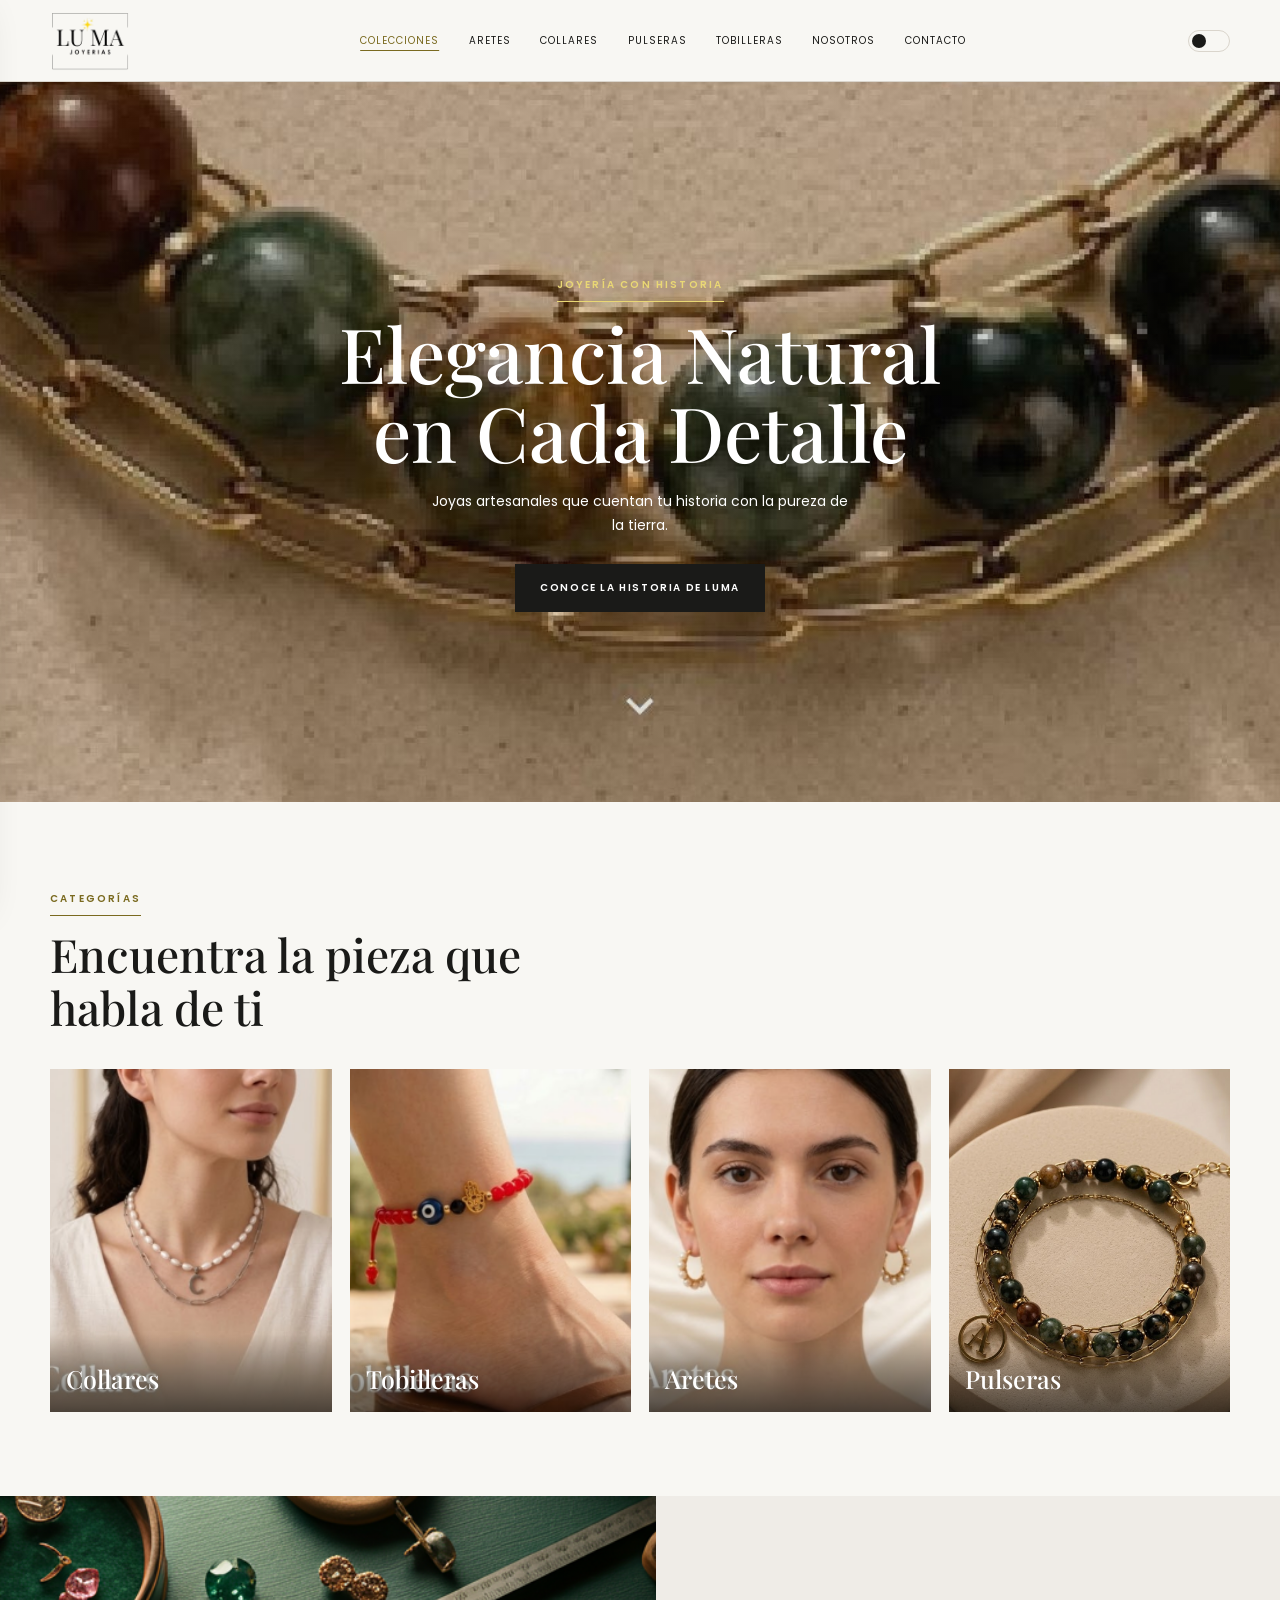
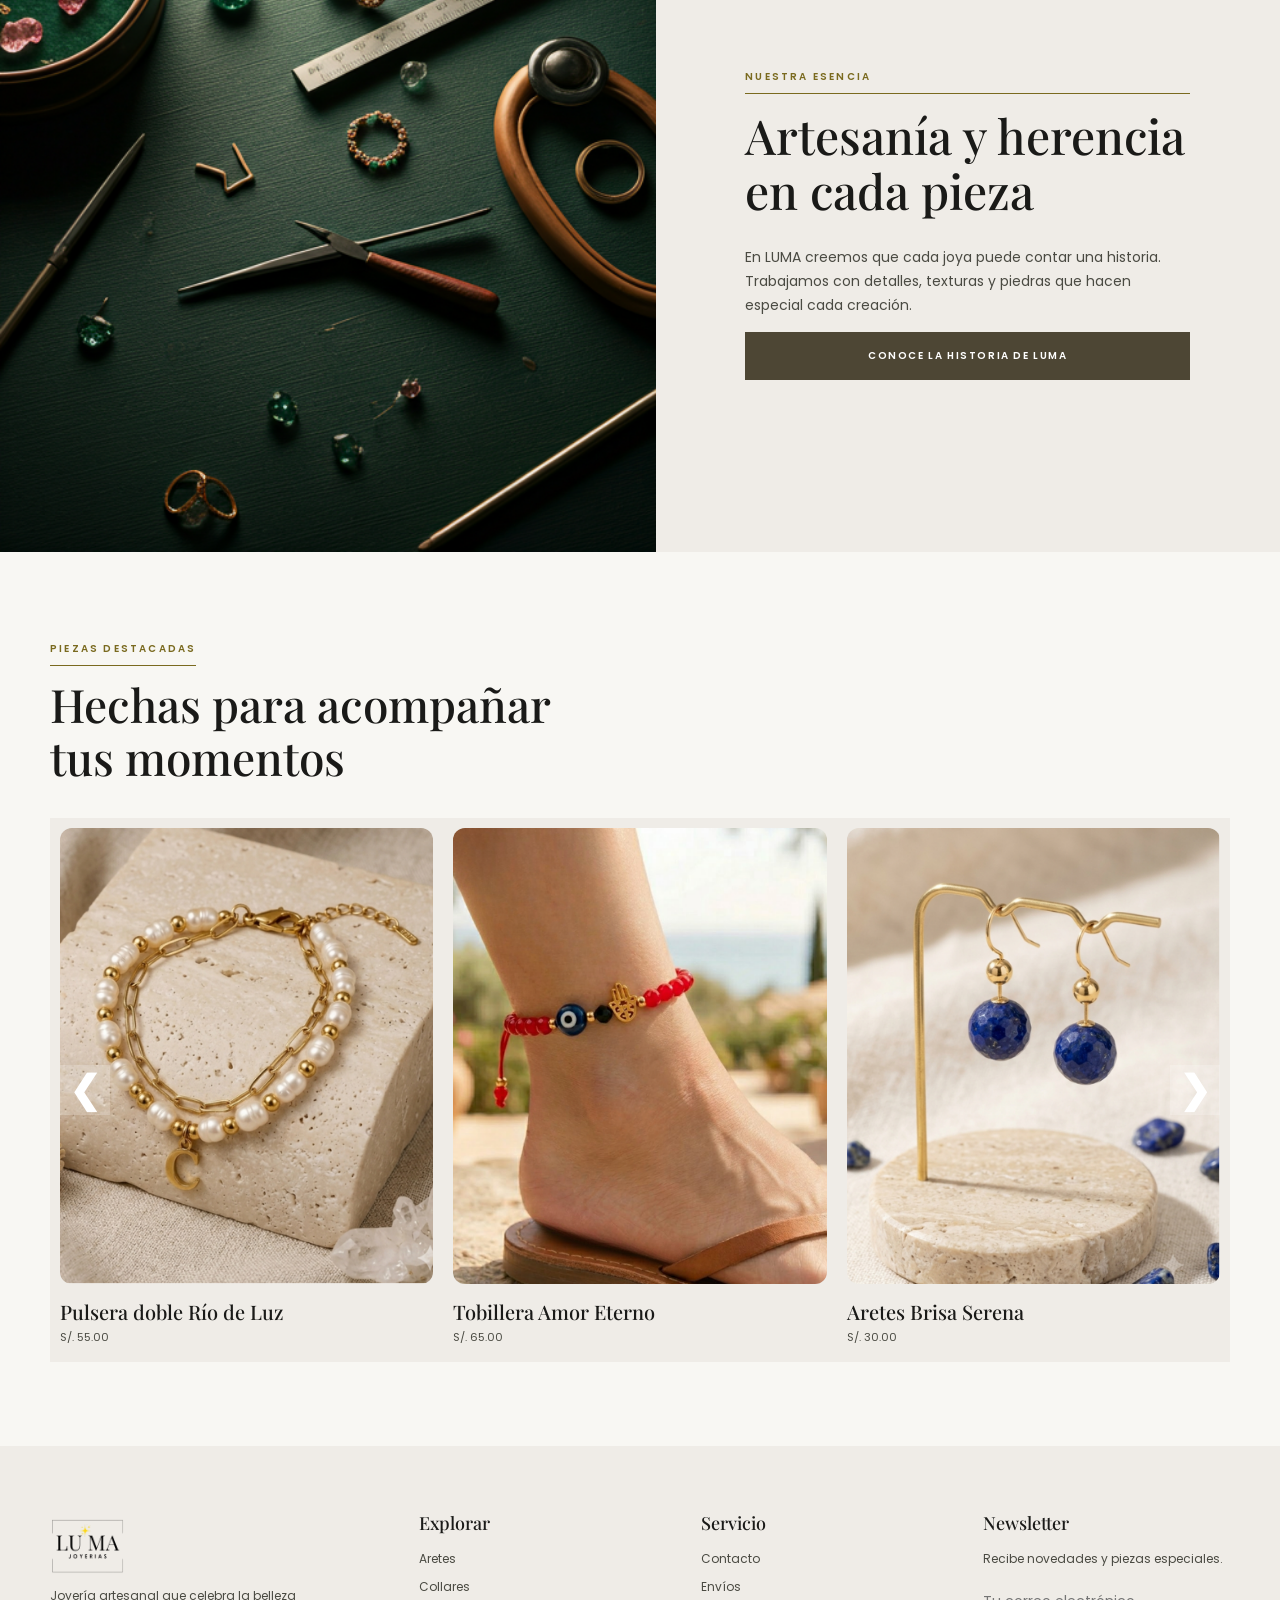
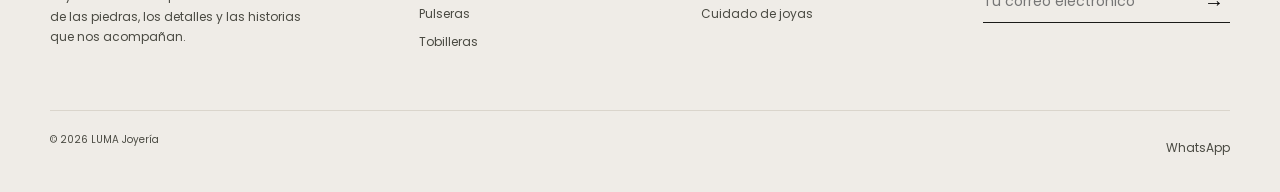
==== index.html @ ff48c4b5 "Actualización del proyecto" ====
<!doctype html>
<html lang="es">

<head>
  <meta charset="UTF-8">
  <meta name="viewport" content="width=device-width, initial-scale=1.0">
  <meta name="description" content="LUMA - Joyería artesanal con historia.">
  <title>LUMA | Joyería artesanal</title>
  <link rel="preconnect" href="https://fonts.googleapis.com">
  <link rel="preconnect" href="https://fonts.gstatic.com" crossorigin>
  <link
    href="https://fonts.googleapis.com/css2?family=Alex+Brush&family=Playfair+Display:wght@400;500;600&family=Poppins:wght@400;500;600&display=swap"
    rel="stylesheet">
  <link rel="stylesheet" href="css/variables.css">
  <link rel="stylesheet" href="css/base.css">
  <link rel="stylesheet" href="css/components.css">
  <link rel="stylesheet" href="css/pages.css">
  <script defer src="js/data/products.js"></script>
  <script defer src="js/app.js"></script>
</head>

<body>


  <header class="site-header">
    <div class="container header-inner">
      <button class="icon-button menu-button" id="open-menu" aria-label="Abrir menú">☰</button><a class="brand"
        href="index.html">LU<span>•</span>MA</a>
      <nav class="nav" aria-label="Principal"><a class="active" href="colecciones.html">Colecciones</a><a
          href="aretes.html">Aretes</a><a href="collares.html">Collares</a><a href="pulseras.html">Pulseras</a><a
          href="tobilleras.html">Tobilleras</a><a href="nosotros.html">Nosotros</a><a href="contacto.html">Contacto</a></nav>

      <div class="header-actions"><button class="theme-toggle" type="button" aria-label="Modo oscuro"><span
      class="theme-toggle-thumb"></span></button>
      
    </div>
  </header>
  <div id="drawer-backdrop" class="drawer-backdrop"></div>
  <aside id="drawer" class="drawer" aria-label="Menú principal">
    <div class="drawer-head"><a class="brand" href="index.html">LU<span>•</span>MA</a><button id="close-menu"
        class="icon-button" aria-label="Cerrar menú">×</button></div>
    <nav><a class="active" href="colecciones.html">Colecciones</a><a href="aretes.html">Aretes</a><a
        href="collares.html">Collares</a><a href="pulseras.html">Pulseras</a><a href="tobilleras.html">Tobilleras</a><a href="nosotros.html">Nosotros</a><a
        href="contacto.html">Contacto</a>
    </nav>
     <div class="drawer-foot">
    <span>Modo oscuro</span>
    <button class="theme-toggle" type="button" aria-label="Modo oscuro"><span class="theme-toggle-thumb"></span></button>
  </div>
  </aside>



  <main>
    <section class="hero">
      <div class="container hero-content"><span class="eyebrow">Joyería con historia</span>
        <h1>Elegancia Natural<br>en Cada Detalle</h1>
        <p>Joyas artesanales que cuentan tu historia con la pureza de la tierra.</p><a class="button"
          href="#collections">Conoce la historia de LUMA</a>
      </div>
    </section>
    <section class="section container home-categories" id="collections">
      <div class="section-heading"><span class="eyebrow">Categorías</span>
        <h2>Encuentra la pieza que habla de ti</h2>
      </div>
      <div class="category-teasers"><a class="category-teaser" href="collares.html"><img
            src="assets/img/category-collares.png" alt="Collares"><span>Collares</span></a><a class="category-teaser"
          href="tobilleras.html"><img src="assets/img/category-tobilleras.png"
            alt="Tobilleras"><span>Tobilleras</span></a><a class="category-teaser" href="aretes.html"><img
            src="assets/img/category-aretes.png" alt="Aretes"><span>Aretes</span></a><a class="category-teaser"
          href="pulseras.html"><img src="assets/img/category-pulseras.png" alt="Pulseras"><span>Pulseras</span></a>
      </div>
    </section>
    <section class="heritage"><img src="assets/img/heritage.png" alt="Proceso artesanal de joyería">
      <div class="heritage-copy"><span class="eyebrow">Nuestra esencia</span>
        <h2>Artesanía y herencia en cada pieza</h2>
        <p>En LUMA creemos que cada joya puede contar una historia. Trabajamos con detalles, texturas y piedras que
          hacen especial cada creación.</p><a class="button" href="nosotros.html">Conoce la historia de LUMA</a>
      </div>
    </section>


    <section class="section container">
      <div class="section-heading">
        <span class="eyebrow">Piezas destacadas</span>
        <h2>Hechas para acompañar tus momentos</h2>
      </div>

      <div class="carousel">

        <button class="carousel-btn prev">&#10094;</button>

        <div class="carousel-container">

          <div class="carousel-track">

            <article class="product-card">
              <a href="producto.html?producto=pulsera-rio-de-luz">
                <img src="assets/img/pulsera-rio-de-luz.png" alt="Pulsera doble Río de Luz">
              </a>
              <div class="product-card-info">
                <h3>Pulsera doble Río de Luz</h3>
                <p>S/. 55.00</p>
              </div>
            </article>

            <article class="product-card">
              <a href="producto.html?producto=tobillera-amor-eterno">
                <img src="assets/img/tobillera-amor-eterno.png" alt="Tobillera Amor Eterno">
              </a>
              <div class="product-card-info">
                <h3>Tobillera Amor Eterno</h3>
                <p>S/. 65.00</p>
              </div>
            </article>

            <article class="product-card">
              <a href="producto.html?producto=aretes-brisa-serena">
                <img src="assets/img/aretes-brisa-serena.png" alt="Aretes Brisa Serena">
              </a>
              <div class="product-card-info">
                <h3>Aretes Brisa Serena</h3>
                <p>S/. 30.00</p>
              </div>
            </article>

            <article class="product-card">
              <a href="producto.html?producto=tobillera-amor-eterno">
                <img src="assets/img/tobillera-amor-eterno.png" alt="Tobillera Amor Eterno">
              </a>
              <div class="product-card-info">
                <h3>Tobillera Amor Eterno</h3>
                <p>S/. 65.00</p>
              </div>
            </article>

            <article class="product-card">
              <a href="producto.html?producto=aretes-brisa-serena">
                <img src="assets/img/aretes-brisa-serena.png" alt="Aretes Brisa Serena">
              </a>
              <div class="product-card-info">
                <h3>Aretes Brisa Serena</h3>
                <p>S/. 30.00</p>
              </div>
            </article>
          </div>
        </div>
        <button class="carousel-btn next">&#10095;</button>
      </div>
    </section>
  </main>


  <footer class="footer">
    <div class="container">
      <div class="footer-grid">
        <div><a class="brand" href="index.html">LU<span>•</span>MA</a>
          <p>Joyería artesanal que celebra la belleza de las piedras, los detalles y las historias que nos acompañan.
          </p>
        </div>
        <div>
          <h3>Explorar</h3><a href="aretes.html">Aretes</a><a href="collares.html">Collares</a><a
            href="pulseras.html">Pulseras</a><a href="tobilleras.html">Tobilleras</a>
        </div>
        <div>
          <h3>Servicio</h3><a href="contacto.html">Contacto</a><a href="contacto.html">Envíos</a><a
            href="contacto.html">Cuidado de joyas</a>
        </div>
        <div>
          <h3>Newsletter</h3>
          <p>Recibe novedades y piezas especiales.</p>
          <form class="newsletter" data-newsletter><input required type="email" aria-label="Correo electrónico"
              placeholder="Tu correo electrónico"><button aria-label="Suscribirme">→</button></form>
          <div class="newsletter-message" data-newsletter-message></div>
        </div>
      </div>
      <div class="footer-bottom"><span>© 2026 LUMA Joyería</span><a href="https://wa.me/51999999999" target="_blank"
          rel="noopener">WhatsApp</a></div>
    </div>
  </footer>
</body>

</html>
---- css/variables.css ----
:root {
  --bg: #f8f7f3; --bg-alt: #efece7; --ink: #1a1a18; --muted: #4a4a42;
  --gold: #7a6a1f; --olive: #4d4634; --line: #dad5cc; --white: #fff;
  --serif: "Playfair Display", Georgia, serif; --sans: Poppins, Arial, sans-serif; --script: "Alex Brush", cursive;
  --page: min(1180px, calc(100% - 48px)); --shadow: 0 12px 35px rgb(26 26 24 / 12%);
}
---- css/base.css ----
* {
    box-sizing: border-box;
}

html {
    scroll-behavior: smooth;
}

body {
    margin: 0;
    color: var(--ink);
    background: var(--bg);
    font: 14px/1.7 var(--sans);
}

body.is-locked {
    overflow: hidden;
}

button,
input {
    font: inherit;
}

button {
    cursor: pointer;
}

a {
    color: inherit;
    text-decoration: none;
}

img {
    display: block;
    width: 100%;
}

.container {
    width: var(--page);
    margin-inline: auto;
}

.eyebrow {
    display: inline-block;
    color: var(--gold);
    font-size: 10px;
    font-weight: 600;
    letter-spacing: .22em;
    text-transform: uppercase;
}

.eyebrow::after {
    content: "";
    display: block;
    width: 100%;
    margin-top: 8px;
    border-bottom: 1px solid currentColor;
}

.button {
    display: inline-flex;
    align-items: center;
    justify-content: center;
    min-height: 48px;
    border: 1px solid var(--olive);
    padding: 0 24px;
    background: var(--olive);
    color: var(--white);
    font-size: 10px;
    font-weight: 600;
    letter-spacing: .16em;
    text-transform: uppercase;
    transition: .2s;
}

.button:hover {
    background: transparent;
    color: var(--olive);
}

.section {
    padding: 84px 0;
}

.section-heading {
    max-width: 520px;
    margin-bottom: 35px;
}

.section-heading h2 {
    margin: 12px 0 0;
    font: 500 clamp(28px, 4vw, 46px)/1.15 var(--serif);
}

.empty {
    padding: 64px 0;
    color: var(--muted);
    text-align: center;
}

@media (max-width: 700px) {
    :root {
        --page: min(100% - 32px, 560px);
    }

    .section {
        padding: 58px 0;
    }
}
---- css/components.css ----
.site-header {
    position: relative;
    z-index: 10;
    height: 82px;
    border-bottom: 1px solid var(--line);
    background: var(--bg);
}

.header-inner {
    display: grid;
    grid-template-columns: 88px minmax(0, 1fr) auto;
    align-items: center;
    column-gap: clamp(22px, 4vw, 72px);
    height: 100%;
}

.brand {
    display: block;
    width: 80px;
    height: 60px;
    overflow: hidden;
    background: url("../assets/img/logo luma-Photoroom.png") center / contain no-repeat;
    font-size: 0;
    text-indent: -9999px;
}

.brand span {
    display: none;
}

.nav {
    display: flex;
    justify-content: center;
    gap: clamp(15px, 2.3vw, 32px);
}

.nav a {
    font-size: 10px;
    letter-spacing: .1em;
    text-transform: uppercase;
}

.nav a.active,
.nav a:hover {
    color: var(--gold);
    text-decoration: underline;
    text-decoration-color: currentColor;
    text-underline-offset: 6px;
}

.header-actions {
    display: flex;
    align-items: center;
    justify-content: flex-end;
    gap: 14px;
}

.theme-toggle {
    display: inline-flex;
    align-items: center;
    width: 42px;
    height: 22px;
    padding: 3px;
    border: 1px solid var(--line);
    border-radius: 999px;
    background: transparent;
    color: var(--ink);
    transition: .2s;
}

.theme-toggle:hover {
    border-color: var(--gold);
    color: var(--gold);
}

.theme-toggle-thumb {
    width: 14px;
    height: 14px;
    border-radius: 50%;
    background: currentColor;
    transition: .2s;
}

.icon-button {
    border: 0;
    padding: 6px;
    background: transparent;
    color: var(--ink);
    font-size: 18px;
    line-height: 1;
}

.icon-button:hover {
    color: var(--gold);
}

.menu-button {
    display: none;
    justify-self: start;
}

.mobile-bag {
    display: none;
    justify-self: end;
}

.drawer-backdrop {
    position: fixed;
    inset: 0;
    z-index: 20;
    background: rgb(0 0 0 / .38);
    opacity: 0;
    visibility: hidden;
    transition: .25s;
}

.drawer-backdrop.open {
    opacity: 1;
    visibility: visible;
}

.drawer {
    position: fixed;
    inset: 0 auto 0 0;
    z-index: 21;
    width: min(320px, 86vw);
    padding: 27px;
    background: var(--bg);
    box-shadow: var(--shadow);
    transform: translateX(-105%);
    transition: .3s ease;
}

.drawer.open {
    transform: translateX(0);
}

.drawer-head {
    display: flex;
    align-items: center;
    justify-content: space-between;
    margin-bottom: 42px;
}

.drawer nav {
    display: grid;
}

.drawer nav a {
    border-bottom: 1px solid var(--line);
    padding: 17px 0;
    font: 500 20px var(--serif);
}

.drawer nav a.active {
    color: var(--gold);
}

.footer {
    background: var(--bg-alt);
    padding: 65px 0 27px;
}

.footer .brand {
    width: 74px;
    height: 56px;
    margin-bottom: 10px;
}

.footer-grid {
    display: grid;
    grid-template-columns: 1.35fr repeat(3, 1fr);
    gap: 35px;
}

.footer p {
    max-width: 260px;
    color: var(--muted);
    font-size: 12px;
}

.footer h3 {
    margin: 0 0 14px;
    font: 500 18px var(--serif);
}

.footer a {
    display: block;
    margin: 7px 0;
    color: var(--muted);
    font-size: 12px;
}

.newsletter {
    display: flex;
    border-bottom: 1px solid var(--ink);
}

.newsletter input {
    min-width: 0;
    width: 100%;
    border: 0;
    background: transparent;
    outline: 0;
    padding: 8px 0;
}

.newsletter button {
    border: 0;
    background: none;
    font-size: 20px;
}

.footer-bottom {
    display: flex;
    justify-content: space-between;
    margin-top: 50px;
    padding-top: 20px;
    border-top: 1px solid var(--line);
    color: var(--muted);
    font-size: 10px;
}

.newsletter-message {
    min-height: 20px;
    margin-top: 8px;
    font-size: 11px;
}

.product-grid {
    display: grid;
    grid-template-columns: repeat(3, 1fr);
    gap: 24px;
}

.product-card {
    position: relative;
    overflow: hidden;
    background: var(--bg-alt);
}

.product-card img {
    aspect-ratio: .82;
    object-fit: cover;
    transition: transform .4s;
}

.product-card:hover img {
    transform: scale(1.04);
}

.product-card-info {
    padding: 14px 0 3px;
}

.product-card h3 {
    margin: 0;
    font: 500 20px var(--serif);
}

.product-card p {
    margin: 3px 0;
    color: var(--muted);
    font-size: 11px;
}

.product-card .view-product {
    position: absolute;
    inset: auto 16px 16px;
    opacity: 0;
    transform: translateY(8px);
    transition: .25s;
}

.product-card:hover .view-product {
    opacity: 1;
    transform: none;
}

.tabs {
    display: flex;
    flex-wrap: wrap;
    gap: 9px;
    margin: 28px 0 35px;
}


.filter-dropdown { position: relative; }
.filter-dropdown-toggle { display: inline-flex; align-items: center; gap: 6px; }
.filter-dropdown-toggle::after { content: "▾"; font-size: 9px; transition: transform .2s; }
.filter-dropdown.open .filter-dropdown-toggle::after { transform: rotate(180deg); }
.filter-dropdown-toggle.has-selection { border-color: var(--gold); color: var(--gold); background: transparent; }
.filter-dropdown-menu { position: absolute; top: calc(100% + 10px); left: 0; z-index: 5; display: grid; gap: 2px; min-width: 220px; padding: 10px; background: rgb(248 247 243 / 70%); backdrop-filter: blur(14px); -webkit-backdrop-filter: blur(14px); border: 1px solid var(--line); box-shadow: var(--shadow); opacity: 0; visibility: hidden; transform: translateY(-6px); transition: .2s; }.filter-dropdown.open .filter-dropdown-menu { opacity: 1; visibility: visible; transform: translateY(0); }
.filter-dropdown-menu button { border: 0; border-left: 2px solid transparent; padding: 13px 16px; background: transparent; text-align: left; font-size: 10px; letter-spacing: .08em; text-transform: uppercase; color: var(--ink); transition: .2s; }
.filter-dropdown-menu button:hover { background: var(--bg-alt); color: var(--gold); }
.filter-dropdown .filter-dropdown-menu button.active { border-left-color: var(--gold); background: var(--bg-alt); color: var(--gold); }




.tabs button {
    border: 1px solid var(--line);
    padding: 9px 17px;
    background: transparent;
    font-size: 10px;
    letter-spacing: .08em;
    text-transform: uppercase;
}

.tabs button.active {
    border-color: var(--ink);
    background: var(--ink);
    color: var(--white);
}

@media (max-width: 700px) {
    .site-header {
        height: 66px;
    }

    .header-inner {
        grid-template-columns: 1fr 70px 1fr;
        column-gap: 0;
    }

    .menu-button,
    .mobile-bag {
        display: block;
    }

    .nav,
    .header-actions {
        display: none;
    }

    .brand {
        width: 66px;
        height: 50px;
        justify-self: center;
    }

    .footer {
        padding-top: 46px;
    }

    .footer-grid {
        grid-template-columns: 1fr;
    }

    .footer-grid> :not(:first-child) {
        display: none;
    }

    .footer-bottom {
        margin-top: 25px;
    }

    .product-grid {
        grid-template-columns: repeat(2, 1fr);
        gap: 14px;
    }

    .product-card h3 {
        font-size: 17px;
    }

    .product-card .view-product {
        opacity: 1;
        transform: none;
        inset: auto 9px 9px;
        padding: 0 10px;
        min-height: 35px;
    }

    .tabs {
        overflow-x: auto;
    }
}

/* La sección "Nosotros" (hero, historia, fundadora, galería y cita)
   se estilizó en css/pages.css, junto a las demás páginas internas
   del sitio (contacto, colecciones, producto), para reutilizar las
   mismas variables de color/tipografía y evitar reglas duplicadas
   o en conflicto con el resto del sitio. */
---- css/pages.css ----
.hero {
    min-height: min(720px, 72vw);
    display: grid;
    place-items: center;
    background: linear-gradient(rgb(25 24 20 / .14), rgb(25 24 20 / .14)), url("../assets/img/home-hero.png") center/cover;
    color: var(--white);
    text-align: center;
}

.hero-content {
    max-width: 610px;
}

.hero h1 {
    margin: 12px 0 19px;
    font: 500 clamp(44px, 6vw, 76px)/1.03 var(--serif);
}

.hero p {
    max-width: 430px;
    margin: 0 auto 26px;
}

.hero .eyebrow {
    color: #e9d774;
}

.hero .button {
    border-color: var(--ink);
    background: var(--ink);
    color: var(--white);
}

.hero .button:hover {
    border-color: var(--white);
    background: transparent;
    color: var(--white);
}

.category-teasers {
    display: grid;
    grid-template-columns: repeat(4, 1fr);
    gap: 18px;
}

.category-teaser {
    position: relative;
    overflow: hidden;
    color: var(--white);
}

.category-teaser img {
    aspect-ratio: .82;
    object-fit: cover;
    transition: .3s;
}

.category-teaser:hover img {
    transform: scale(1.05);
}

.category-teaser span {
    position: absolute;
    inset: auto 0 0;
    padding: 28px 16px 17px;
    width: 100%;
    background: linear-gradient(transparent, rgb(0 0 0 / .6));
    font: 500 25px var(--serif);
}

.heritage {
    display: grid;
    grid-template-columns: 1.05fr 1fr;
    background: var(--bg-alt);
}

.heritage img {
    height: 100%;
    min-height: 440px;
    object-fit: cover;
}

.heritage-copy {
    display: grid;
    align-content: center;
    padding: clamp(45px, 7vw, 110px);
}

.heritage h2 {
    margin: 14px 0;
    font: 500 clamp(31px, 4vw, 48px)/1.15 var(--serif);
}

.heritage p {
    color: var(--muted);
}

.page-hero {
    min-height: 300px;
    display: grid;
    place-items: center;
    position: relative;
    background: linear-gradient(rgb(21 20 16 / .45), rgb(21 20 16 / .45)), var(--hero-image) center/cover;
    color: var(--white);
    text-align: center;
}

.page-hero h1 {
    margin: 8px 0 0;
    font: 500 clamp(37px, 5vw, 62px) var(--serif);
}

.listing-toolbar {
    display: flex;
    align-items: baseline;
    justify-content: space-between;
    border-bottom: 1px solid var(--line);
}

.listing-toolbar p {
    color: var(--muted);
    font-size: 12px;
}

.collections-hero {
    --hero-image: url("../assets/img/home-hero.png");
}

.product-detail {
    display: grid;
    grid-template-columns: 1fr 1fr;
    gap: clamp(35px, 7vw, 105px);
    padding: 70px 0 95px;
}

.detail-image {
    background: var(--bg-alt);
}

.detail-image img {
    width: 100%;
    max-height: 680px;
    object-fit: cover;
}

.back-link {
    display: inline-block;
    margin-bottom: 38px;
    color: var(--muted);
    font-size: 11px;
    letter-spacing: .08em;
    text-transform: uppercase;
}

.product-script {
    margin: 0;
    color: var(--gold);
    font: 52px/1 var(--script);
}

.detail-info h1 {
    margin: 7px 0 4px;
    font: 500 clamp(35px, 4vw, 55px)/1.1 var(--serif);
}

.detail-info .category-name {
    color: var(--gold);
    font-size: 10px;
    font-weight: 600;
    letter-spacing: .16em;
    text-transform: uppercase;
}

.product-price {
    margin: 13px 0;
    color: var(--gold);
    font: 500 20px var(--serif);
}

.detail-info .description {
    margin: 24px 0;
    color: var(--muted);
}

.properties {
    display: grid;
    grid-template-columns: repeat(2, 1fr);
    gap: 20px;
    margin: 35px 0;
}

.property {
    border-top: 1px solid var(--line);
    padding-top: 14px;
}

.property h3 {
    margin: 0 0 7px;
    color: var(--gold);
    font: 500 18px var(--serif);
}

.property p {
    margin: 0;
    color: var(--muted);
    font-size: 12px;
}

.contact-hero {
    --hero-image: url("../assets/img/contact-hero.png");
    min-height: 390px;
}

.contact-grid {
    display: grid;
    grid-template-columns: 1.1fr .9fr;
    gap: 25px;
}

.contact-card {
    padding: clamp(30px, 5vw, 65px);
    background: var(--bg-alt);
}

.contact-card h2 {
    margin: 12px 0;
    font: 500 37px/1.15 var(--serif);
}

.contact-card p {
    color: var(--muted);
}

.socials {
    display: grid;
    grid-template-columns: repeat(2, 1fr);
    gap: 12px;
}

.social {
    border: 1px solid var(--line);
    padding: 21px;
    background: var(--bg);
    font: 500 18px var(--serif);
}

.social:hover {
    color: var(--gold);
    border-color: var(--gold);
}

@media (max-width: 700px) {
    .hero {
        min-height: 600px;
        background-position: 57% center;
    }

    .hero h1 {
        font-size: 48px;
    }

    .category-teasers {
        grid-template-columns: repeat(2, 1fr);
        gap: 12px;
    }

    .category-teaser span {
        font-size: 22px;
    }

    .heritage {
        grid-template-columns: 1fr;
    }

    .heritage img {
        min-height: 330px;
    }

    .page-hero {
        min-height: 250px;
    }

    .listing-toolbar {
        display: block;
    }

    .product-detail {
        grid-template-columns: 1fr;
        padding: 35px 0 65px;
    }

    .back-link {
        margin-bottom: 24px;
    }

    .detail-image {
        order: -1;
    }

    .contact-grid {
        grid-template-columns: 1fr;
    }

    .contact-hero {
        min-height: 280px;
    }

    .socials {
        grid-template-columns: 1fr 1fr;
    }
}



.carousel {
    position: relative;
}

.carousel-container {
    width: 100%;
    overflow: hidden;
}

.carousel-track {
    display: flex;
    transition: transform .5s ease;
}

.product-card {
    flex: 0 0 calc(100% / 3);
    /* Muestra 3 productos */
    padding: 10px;
    box-sizing: border-box;
}

.product-card img {
    width: 100%;
    border-radius: 12px;
    display: block;
}

.carousel-btn {
    position: absolute;
    top: 50%;
    transform: translateY(-50%);
    z-index: 10;

    width: 50px;
    height: 50px;

    border: none;
    background: rgba(255, 255, 255, .2);
    color: white;
    font-size: 38px;
    font-weight: bold;
    cursor: pointer;

    display: flex;
    justify-content: center;
    align-items: center;

    transition: .3s;
}

.carousel-btn:hover {
    background: rgba(255, 255, 255, .35);
}

.prev {
    left: 10px;
}

.next {
    right: 10px;
}

/* ==========================================================
   PÁGINA NOSOTROS
   Estructura de la página:
   1) Hero        -> IMAGEN de fondo + TEXTO (eyebrow + título)
   2) Intro        -> Solo TEXTO (historia de la marca)
   3) Fundadora    -> IMAGEN (foto) + TEXTO (bio) en dos columnas
   4) Galería      -> Solo IMÁGENES (3 fotos del taller/proceso)
   5) Cita         -> Solo TEXTO (frase destacada de la fundadora)
========================================================== */

/* 1) Hero: usa el mismo componente .page-hero de las demás páginas
   internas (mismo alto, misma superposición oscura sobre la imagen);
   solo se define aquí la imagen de fondo propia de esta sección.
   TODO: reemplazar por una foto real del taller/marca cuando esté disponible. */
.about-hero {
    --hero-image: url("../assets/img/home-hero.png");
}

/* 2) Intro / historia: bloque de texto centrado, ancho de lectura cómodo */
.about-intro {
    max-width: 720px;
    margin-inline: auto;
    text-align: center;
}

.about-intro .section-heading {
    margin-inline: auto;
}

.about-intro p {
    margin: 0 0 18px;
    color: var(--muted);
    text-align: left;
}

/* 2.5) Cifras: 3 números destacados en fila (1 columna en móvil) */
.stats {
    display: grid;
    grid-template-columns: repeat(3, 1fr);
    gap: 20px;
    text-align: center;
}

.stat {
    display: grid;
    gap: 6px;
    padding: 30px 20px;
    background: var(--bg-alt);
}

.stat-number {
    font: 500 clamp(34px, 4vw, 46px)/1 var(--serif);
    color: var(--gold);
}

.stat-label {
    color: var(--muted);
    font-size: 13px;
    letter-spacing: .04em;
    text-transform: uppercase;
}

/* 3) Fundadora: reutiliza el componente compartido .heritage
   (misma estructura visual que en Inicio y Colecciones: IMAGEN a la
   izquierda, TEXTO a la derecha) sin sobreescribir sus estilos base.
   La única particularidad de Nosotros es que la imagen es un
   carrusel de 2 fotos que se alternan solas (crossfade en CSS). */
.heritage-slideshow {
    position: relative;
    height: 100%;
    min-height: 440px;
    overflow: hidden;
}

.heritage-slideshow img {
    position: absolute;
    inset: 0;
    width: 100%;
    height: 100%;
    object-fit: cover;
    opacity: 0;
    animation: heritage-fade 10s infinite;
}

.heritage-slideshow img:first-child {
    animation-delay: 0s;
}

.heritage-slideshow img:last-child {
    animation-delay: -5s;
}

@keyframes heritage-fade {
    0%, 42% { opacity: 1; }
    50%, 92% { opacity: 0; }
    100% { opacity: 1; }
}

@media (prefers-reduced-motion: reduce) {
    .heritage-slideshow img {
        animation: none;
    }

    .heritage-slideshow img:first-child {
        opacity: 1;
    }
}

/* 4) Galería de imágenes: 3 fotos, la primera ocupa el doble de alto */
.about-gallery {
    display: grid;
    grid-template-columns: 2fr 1fr;
    grid-template-rows: repeat(2, 220px);
    gap: 18px;
}

.about-gallery img {
    width: 100%;
    height: 100%;
    object-fit: cover;
    transition: .3s;
}

.about-gallery img:first-child {
    grid-row: 1 / 3;
}

.about-gallery img:hover {
    transform: scale(1.02);
}

/* 5) Cita de la fundadora: texto destacado y centrado */
.founder-quote {
    max-width: 720px;
    margin-inline: auto;
    text-align: center;
}

.founder-quote p {
    margin: 0;
    color: var(--ink);
    font: 500 clamp(22px, 3vw, 32px)/1.5 var(--serif);
    font-style: italic;
}

.founder-quote cite {
    display: block;
    margin-top: 20px;
    color: var(--gold);
    font-size: 11px;
    font-style: normal;
    font-weight: 600;
    letter-spacing: .1em;
    text-transform: uppercase;
}

/* Proceso de creación: pasos numerados en fila (1 columna en móvil) */
.process {
    display: grid;
    grid-template-columns: repeat(4, 1fr);
    gap: 30px;
    list-style: none;
    padding: 0;
    margin: 0;
}

.process-step {
    padding-top: 22px;
    border-top: 2px solid var(--gold);
}

.process-number {
    display: block;
    margin-bottom: 10px;
    color: var(--gold);
    font: 500 22px/1 var(--serif);
}

.process-step h3 {
    margin: 0 0 8px;
    font: 500 19px/1.25 var(--serif);
}

.process-step p {
    margin: 0;
    color: var(--muted);
    font-size: 14px;
}

/* Valores: tarjetas con ícono, título y texto (1 columna en móvil) */
.values {
    display: grid;
    grid-template-columns: repeat(4, 1fr);
    gap: 30px;
    text-align: center;
}

.value-icon {
    width: 34px;
    height: 34px;
    margin: 0 auto 16px;
    color: var(--gold);
}

.value-card h3 {
    margin: 0 0 8px;
    font: 500 18px/1.25 var(--serif);
}

.value-card p {
    margin: 0;
    color: var(--muted);
    font-size: 14px;
}

/* Testimonios: tarjetas de cita (1 columna en móvil) */
.testimonials {
    display: grid;
    grid-template-columns: repeat(3, 1fr);
    gap: 24px;
}

.testimonial {
    margin: 0;
    padding: 30px 26px;
    background: var(--bg-alt);
}

.testimonial p {
    margin: 0 0 16px;
    color: var(--ink);
    font: 400 15px/1.6 var(--sans);
    font-style: italic;
}

.testimonial cite {
    color: var(--gold);
    font-size: 12px;
    font-style: normal;
    font-weight: 600;
    letter-spacing: .04em;
}

/* CTA final: banda con fondo, centrada, botón hacia colecciones */
.about-cta {
    background: var(--bg-alt);
    text-align: center;
}

.about-cta h2 {
    margin: 10px 0 26px;
    font: 500 clamp(28px, 3.6vw, 40px)/1.2 var(--serif);
}

/* Reconocimientos / premios: 2 tarjetas con foto + copy */
.awards {
    display: grid;
    grid-template-columns: repeat(2, 1fr);
    gap: 30px;
}

.award-card {
    background: var(--bg-alt);
    border-top: 2px solid var(--gold);
}

.award-card img {
    height: 260px;
    object-fit: cover;
    object-position: top;
}

.award-copy {
    padding: 26px 28px 30px;
}

.award-copy .eyebrow {
    margin-bottom: 4px;
}

.award-copy h3 {
    margin: 6px 0 12px;
    font: 500 clamp(20px, 2.4vw, 26px)/1.2 var(--serif);
}

.award-copy p {
    margin: 0;
    color: var(--muted);
}

@media (max-width: 700px) {
    .about-gallery {
        grid-template-columns: 1fr;
        grid-template-rows: auto;
    }

    .about-gallery img:first-child {
        grid-row: auto;
    }

    .about-gallery img {
        height: 220px;
    }

    .awards {
        grid-template-columns: 1fr;
        gap: 20px;
    }

    .award-card img {
        height: 220px;
    }

    .stats {
        grid-template-columns: 1fr;
    }

    .process,
    .values {
        grid-template-columns: 1fr 1fr;
    }

    .testimonials {
        grid-template-columns: 1fr;
    }
}

@media (max-width: 480px) {
    .process,
    .values {
        grid-template-columns: 1fr;
    }
}
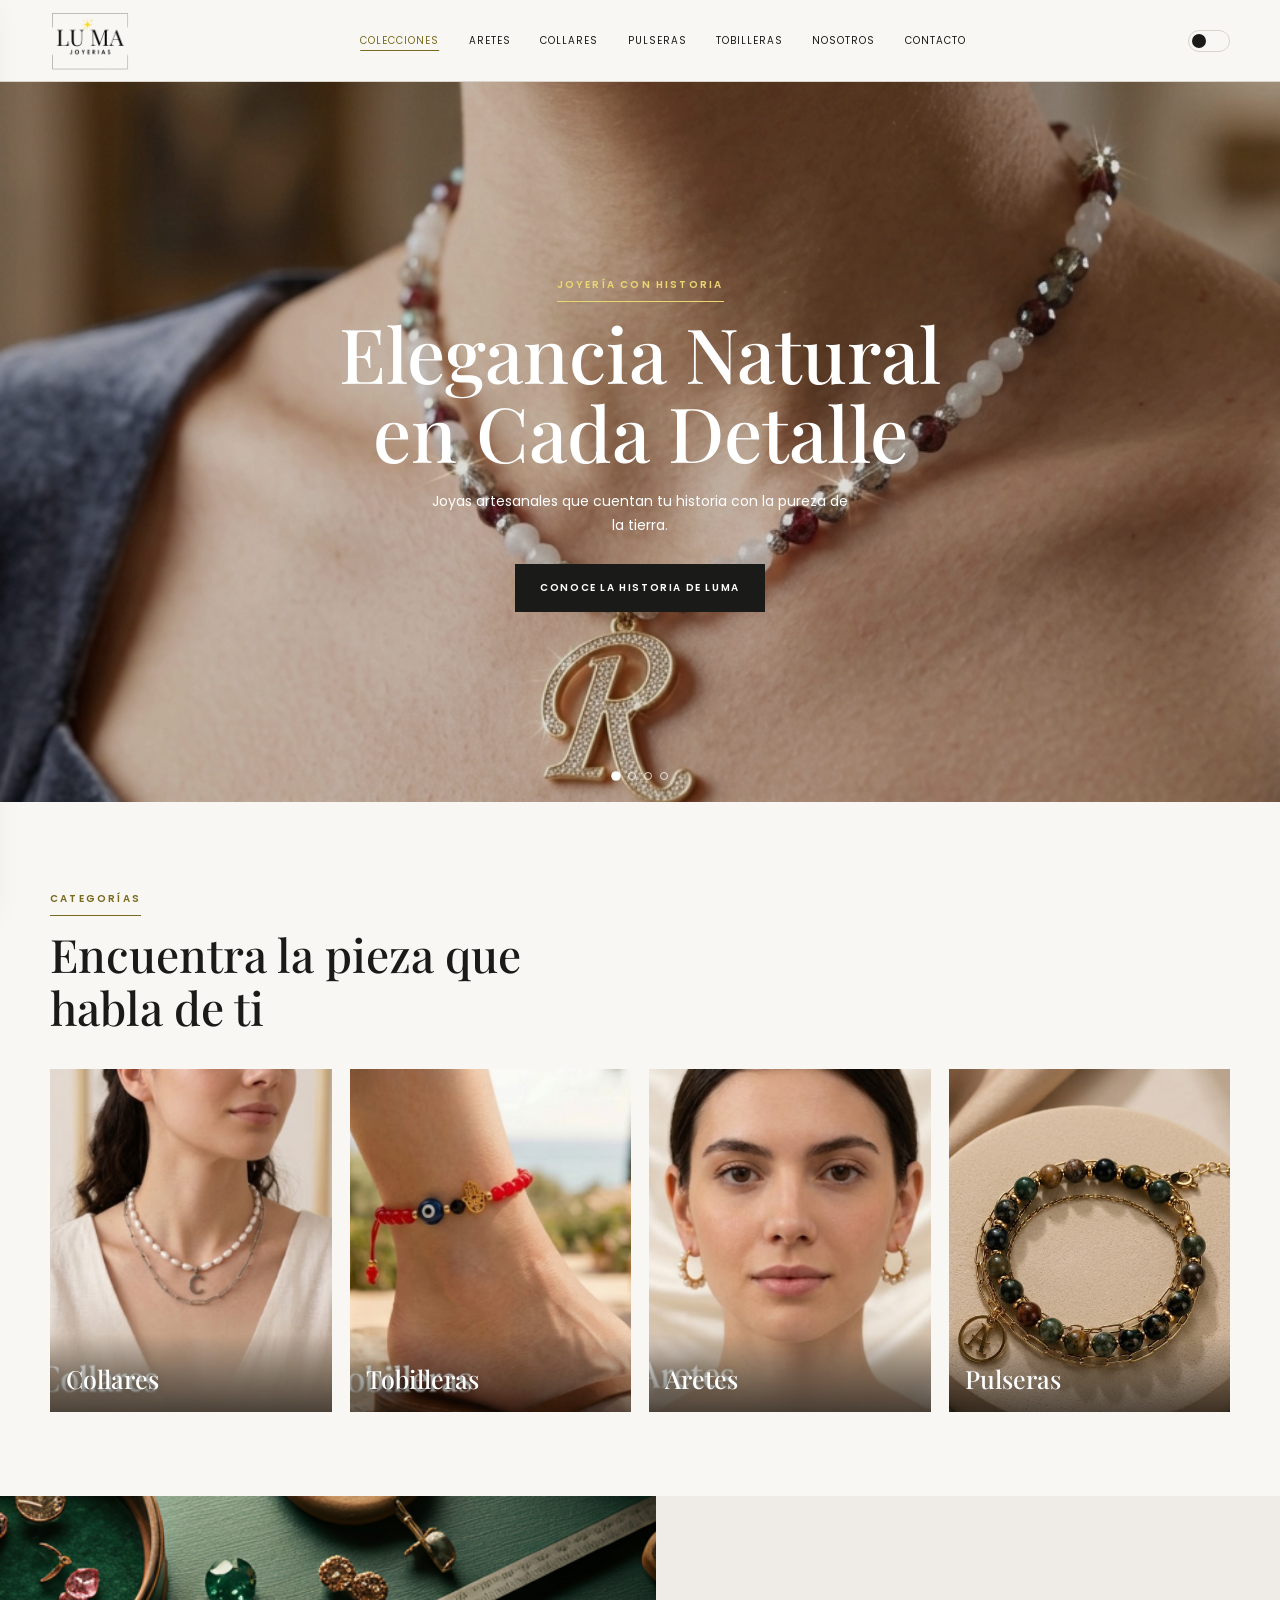
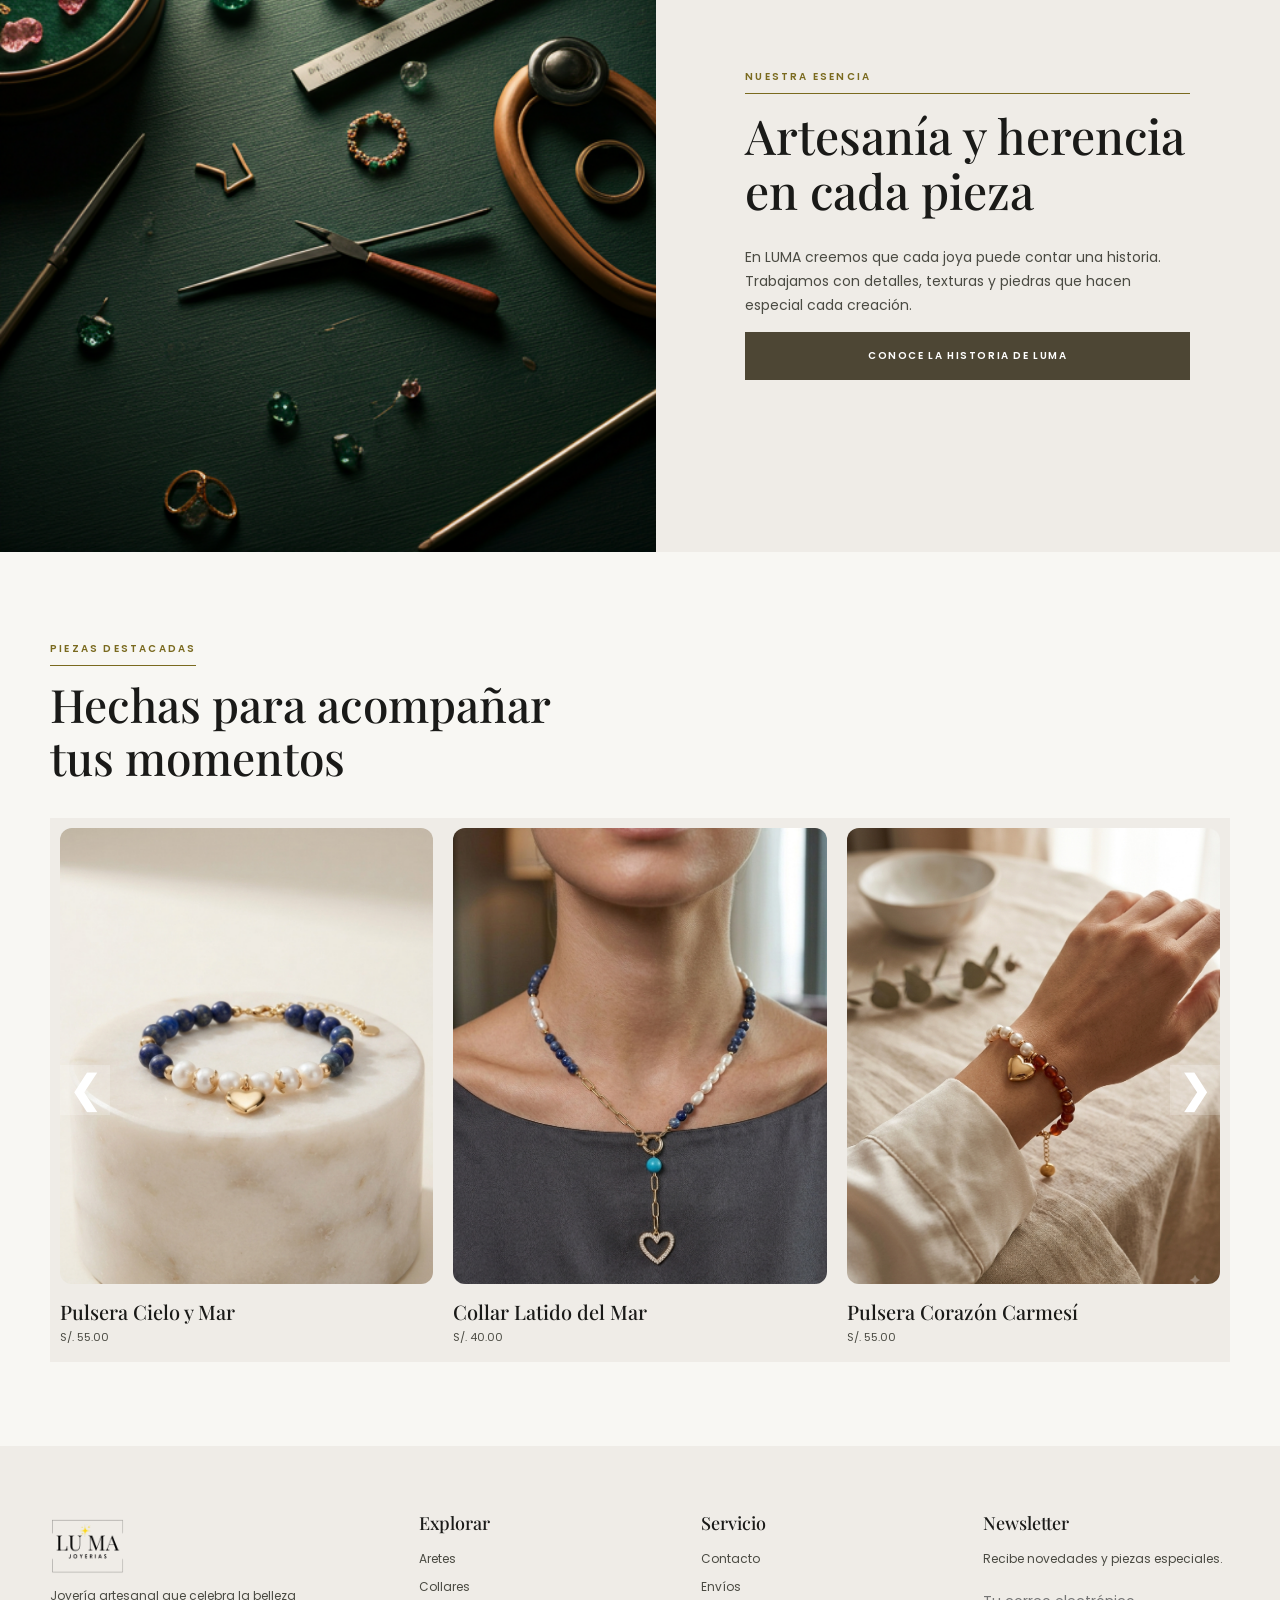
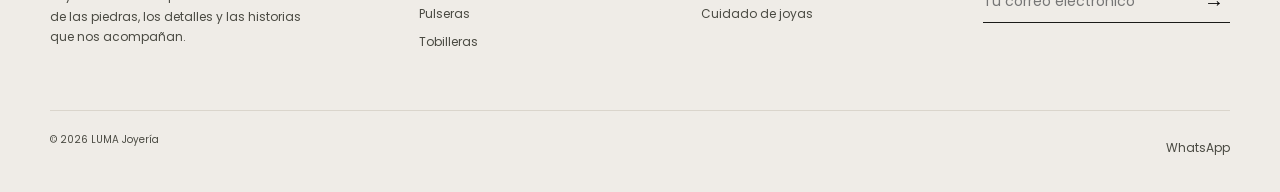
==== commit 2cf841ad: "ultima actualizacion" ====
--- a/index.html
+++ b/index.html
@@ -28,36 +28,46 @@
         href="index.html">LU<span>•</span>MA</a>
       <nav class="nav" aria-label="Principal"><a class="active" href="colecciones.html">Colecciones</a><a
           href="aretes.html">Aretes</a><a href="collares.html">Collares</a><a href="pulseras.html">Pulseras</a><a
-          href="tobilleras.html">Tobilleras</a><a href="nosotros.html">Nosotros</a><a href="contacto.html">Contacto</a></nav>
+          href="tobilleras.html">Tobilleras</a><a href="nosotros.html">Nosotros</a><a href="contacto.html">Contacto</a>
+      </nav>
 
       <div class="header-actions"><button class="theme-toggle" type="button" aria-label="Modo oscuro"><span
-      class="theme-toggle-thumb"></span></button>
-      
-    </div>
+            class="theme-toggle-thumb"></span></button>
+
+      </div>
   </header>
   <div id="drawer-backdrop" class="drawer-backdrop"></div>
   <aside id="drawer" class="drawer" aria-label="Menú principal">
     <div class="drawer-head"><a class="brand" href="index.html">LU<span>•</span>MA</a><button id="close-menu"
         class="icon-button" aria-label="Cerrar menú">×</button></div>
     <nav><a class="active" href="colecciones.html">Colecciones</a><a href="aretes.html">Aretes</a><a
-        href="collares.html">Collares</a><a href="pulseras.html">Pulseras</a><a href="tobilleras.html">Tobilleras</a><a href="nosotros.html">Nosotros</a><a
-        href="contacto.html">Contacto</a>
+        href="collares.html">Collares</a><a href="pulseras.html">Pulseras</a><a href="tobilleras.html">Tobilleras</a><a
+        href="nosotros.html">Nosotros</a><a href="contacto.html">Contacto</a>
     </nav>
-     <div class="drawer-foot">
-    <span>Modo oscuro</span>
-    <button class="theme-toggle" type="button" aria-label="Modo oscuro"><span class="theme-toggle-thumb"></span></button>
-  </div>
+    <div class="drawer-foot">
+      <span>Modo oscuro</span>
+      <button class="theme-toggle" type="button" aria-label="Modo oscuro"><span
+          class="theme-toggle-thumb"></span></button>
+    </div>
   </aside>
 
 
 
   <main>
-    <section class="hero">
+    <section class="hero" data-hero-carousel>
+      <div class="hero-slides">
+        <div class="hero-slide is-active" style="background-image: url('assets/img/imagenes-presentacion/brisa-terracota-2.png')"></div>
+        <div class="hero-slide is-active" style="background-image: url('assets/img/imagenes-presentacion/cruz-carmesi-dorada-1.png')"></div>
+        <div class="hero-slide is-active" style="background-image: url('assets/img/imagenes-presentacion/armonia-madera-2.png')"></div>
+        <div class="hero-slide is-active" style="background-image: url('assets/img/imagenes-presentacion/susurro-de-renata-3.png')"></div>
+
+      </div>
       <div class="container hero-content"><span class="eyebrow">Joyería con historia</span>
         <h1>Elegancia Natural<br>en Cada Detalle</h1>
         <p>Joyas artesanales que cuentan tu historia con la pureza de la tierra.</p><a class="button"
           href="#collections">Conoce la historia de LUMA</a>
       </div>
+      <div class="hero-dots" data-hero-dots></div>
     </section>
     <section class="section container home-categories" id="collections">
       <div class="section-heading"><span class="eyebrow">Categorías</span>
@@ -95,51 +105,53 @@
           <div class="carousel-track">
 
             <article class="product-card">
-              <a href="producto.html?producto=pulsera-rio-de-luz">
-                <img src="assets/img/pulsera-rio-de-luz.png" alt="Pulsera doble Río de Luz">
+              <a href="producto.html?producto=pulsera-cielo-y-mar">
+                <img src="assets/img/pulsera-elegance/cielo-y-mar-1.png" alt="Cielo y Mar">
               </a>
               <div class="product-card-info">
-                <h3>Pulsera doble Río de Luz</h3>
+                <h3>Pulsera Cielo y Mar</h3>
                 <p>S/. 55.00</p>
               </div>
             </article>
 
             <article class="product-card">
-              <a href="producto.html?producto=tobillera-amor-eterno">
-                <img src="assets/img/tobillera-amor-eterno.png" alt="Tobillera Amor Eterno">
+              <a href="producto.html?producto=collar-latido-del-mar">
+                <img src="assets/img/latido-de-mar-2.png" alt="Collar Latido del Mar">
               </a>
               <div class="product-card-info">
-                <h3>Tobillera Amor Eterno</h3>
-                <p>S/. 65.00</p>
+                <h3>Collar Latido del Mar</h3>
+                <p>S/. 40.00</p>
               </div>
             </article>
 
             <article class="product-card">
-              <a href="producto.html?producto=aretes-brisa-serena">
-                <img src="assets/img/aretes-brisa-serena.png" alt="Aretes Brisa Serena">
+              <a href="producto.html?producto=pulsera-corazon-carmesi">
+                <img src="assets/img/pulsera-elegance/corazon-carmesi-2.png" alt="Pulsera Corazón Carmesí">
               </a>
               <div class="product-card-info">
-                <h3>Aretes Brisa Serena</h3>
-                <p>S/. 30.00</p>
+                <h3>Pulsera Corazón Carmesí</h3>
+                <p>S/. 55.00</p>
+              </div>
+            </article>
+
+
+
+            <article class="product-card">
+              <a href="producto.html?producto=collar-sueno-estelar">
+                <img src="assets/img/sueno-estelar-3.png" alt="Collar Sueño Estelar">
+              </a>
+              <div class="product-card-info">
+                <h3>Collar Sueño Estelar</h3>
+                <p>S/. 75.00</p>
               </div>
             </article>
 
             <article class="product-card">
-              <a href="producto.html?producto=tobillera-amor-eterno">
-                <img src="assets/img/tobillera-amor-eterno.png" alt="Tobillera Amor Eterno">
+              <a href="producto.html?producto=pulsera-inicial-turquesa-brisa">
+                <img src="assets/img/pulsera-juvenil/inicial-turquesa-brisa-2.png" alt="Pulsera Inicial Turquesa Brisa">
               </a>
               <div class="product-card-info">
-                <h3>Tobillera Amor Eterno</h3>
-                <p>S/. 65.00</p>
-              </div>
-            </article>
-
-            <article class="product-card">
-              <a href="producto.html?producto=aretes-brisa-serena">
-                <img src="assets/img/aretes-brisa-serena.png" alt="Aretes Brisa Serena">
-              </a>
-              <div class="product-card-info">
-                <h3>Aretes Brisa Serena</h3>
+                <h3>Pulsera Inicial Turquesa Brisa</h3>
                 <p>S/. 30.00</p>
               </div>
             </article>
--- a/css/components.css
+++ b/css/components.css
@@ -5,7 +5,7 @@
     border-bottom: 1px solid var(--line);
     background: var(--bg);
 }
-
+ 
 .header-inner {
     display: grid;
     grid-template-columns: 88px minmax(0, 1fr) auto;
@@ -13,7 +13,7 @@
     column-gap: clamp(22px, 4vw, 72px);
     height: 100%;
 }
-
+ 
 .brand {
     display: block;
     width: 80px;
@@ -23,23 +23,23 @@
     font-size: 0;
     text-indent: -9999px;
 }
-
+ 
 .brand span {
     display: none;
 }
-
+ 
 .nav {
     display: flex;
     justify-content: center;
     gap: clamp(15px, 2.3vw, 32px);
 }
-
+ 
 .nav a {
     font-size: 10px;
     letter-spacing: .1em;
     text-transform: uppercase;
 }
-
+ 
 .nav a.active,
 .nav a:hover {
     color: var(--gold);
@@ -47,14 +47,14 @@
     text-decoration-color: currentColor;
     text-underline-offset: 6px;
 }
-
+ 
 .header-actions {
     display: flex;
     align-items: center;
     justify-content: flex-end;
     gap: 14px;
 }
-
+ 
 .theme-toggle {
     display: inline-flex;
     align-items: center;
@@ -67,12 +67,12 @@
     color: var(--ink);
     transition: .2s;
 }
-
+ 
 .theme-toggle:hover {
     border-color: var(--gold);
     color: var(--gold);
 }
-
+ 
 .theme-toggle-thumb {
     width: 14px;
     height: 14px;
@@ -80,7 +80,7 @@
     background: currentColor;
     transition: .2s;
 }
-
+ 
 .icon-button {
     border: 0;
     padding: 6px;
@@ -89,21 +89,21 @@
     font-size: 18px;
     line-height: 1;
 }
-
+ 
 .icon-button:hover {
     color: var(--gold);
 }
-
+ 
 .menu-button {
     display: none;
     justify-self: start;
 }
-
+ 
 .mobile-bag {
     display: none;
     justify-self: end;
 }
-
+ 
 .drawer-backdrop {
     position: fixed;
     inset: 0;
@@ -113,12 +113,12 @@
     visibility: hidden;
     transition: .25s;
 }
-
+ 
 .drawer-backdrop.open {
     opacity: 1;
     visibility: visible;
 }
-
+ 
 .drawer {
     position: fixed;
     inset: 0 auto 0 0;
@@ -130,72 +130,72 @@
     transform: translateX(-105%);
     transition: .3s ease;
 }
-
+ 
 .drawer.open {
     transform: translateX(0);
 }
-
+ 
 .drawer-head {
     display: flex;
     align-items: center;
     justify-content: space-between;
     margin-bottom: 42px;
 }
-
+ 
 .drawer nav {
     display: grid;
 }
-
+ 
 .drawer nav a {
     border-bottom: 1px solid var(--line);
     padding: 17px 0;
     font: 500 20px var(--serif);
 }
-
+ 
 .drawer nav a.active {
     color: var(--gold);
 }
-
+ 
 .footer {
     background: var(--bg-alt);
     padding: 65px 0 27px;
 }
-
+ 
 .footer .brand {
     width: 74px;
     height: 56px;
     margin-bottom: 10px;
 }
-
+ 
 .footer-grid {
     display: grid;
     grid-template-columns: 1.35fr repeat(3, 1fr);
     gap: 35px;
 }
-
+ 
 .footer p {
     max-width: 260px;
     color: var(--muted);
     font-size: 12px;
 }
-
+ 
 .footer h3 {
     margin: 0 0 14px;
     font: 500 18px var(--serif);
 }
-
+ 
 .footer a {
     display: block;
     margin: 7px 0;
     color: var(--muted);
     font-size: 12px;
 }
-
+ 
 .newsletter {
     display: flex;
     border-bottom: 1px solid var(--ink);
 }
-
+ 
 .newsletter input {
     min-width: 0;
     width: 100%;
@@ -204,13 +204,13 @@
     outline: 0;
     padding: 8px 0;
 }
-
+ 
 .newsletter button {
     border: 0;
     background: none;
     font-size: 20px;
 }
-
+ 
 .footer-bottom {
     display: flex;
     justify-content: space-between;
@@ -220,50 +220,112 @@
     color: var(--muted);
     font-size: 10px;
 }
-
+ 
 .newsletter-message {
     min-height: 20px;
     margin-top: 8px;
     font-size: 11px;
 }
-
+ 
 .product-grid {
     display: grid;
     grid-template-columns: repeat(3, 1fr);
     gap: 24px;
 }
-
+ 
 .product-card {
     position: relative;
     overflow: hidden;
     background: var(--bg-alt);
 }
-
+ 
+ 
 .product-card img {
     aspect-ratio: .82;
     object-fit: cover;
-    transition: transform .4s;
-}
-
+    transition: transform .45s, filter .45s;
+}
+ 
 .product-card:hover img {
-    transform: scale(1.04);
-}
-
+    transform: scale(1.06);
+    filter: blur(6px);
+}
+ 
+ 
+ 
+.product-card-overlay {
+    position: absolute;
+    inset: 0;
+    display: flex;
+    flex-direction: column;
+    align-items: center;
+    justify-content: center;
+    gap: 10px;
+    padding: 24px;
+    text-align: center;
+    background: rgb(255 255 255 / 45%);
+    opacity: 0;
+    transition: opacity .35s;
+    pointer-events: none;
+}
+ 
+.product-card:hover .product-card-overlay {
+    opacity: 1;
+}
+ 
+.product-card-overlay::before,
+.product-card-overlay::after {
+    content: "";
+    position: absolute;
+    left: 50%;
+    width: 46px;
+    border-top: 2px solid var(--gold);
+    transform: translateX(-50%);
+}
+ 
+.product-card-overlay::before {
+    top: 30px;
+}
+ 
+.product-card-overlay::after {
+    bottom: 30px;
+}
+ 
+.product-card-overlay-name {
+    display: block;
+    font: 500 22px/1.3 var(--serif);
+    letter-spacing: .01em;
+    color: var(--ink);
+}
+ 
+.product-card-overlay-desc {
+    display: block;
+    font: 400 12px/1.6 var(--sans);
+    color: var(--muted);
+}
+ 
+.product-card > a {
+    position: relative;
+    display: block;
+}
+ 
+ 
+ 
 .product-card-info {
     padding: 14px 0 3px;
 }
-
+ 
 .product-card h3 {
     margin: 0;
     font: 500 20px var(--serif);
 }
-
+ 
 .product-card p {
     margin: 3px 0;
     color: var(--muted);
     font-size: 11px;
 }
-
+ 
 .product-card .view-product {
     position: absolute;
     inset: auto 16px 16px;
@@ -271,20 +333,20 @@
     transform: translateY(8px);
     transition: .25s;
 }
-
+ 
 .product-card:hover .view-product {
     opacity: 1;
     transform: none;
 }
-
+ 
 .tabs {
     display: flex;
     flex-wrap: wrap;
     gap: 9px;
     margin: 28px 0 35px;
 }
-
-
+ 
+ 
 .filter-dropdown { position: relative; }
 .filter-dropdown-toggle { display: inline-flex; align-items: center; gap: 6px; }
 .filter-dropdown-toggle::after { content: "▾"; font-size: 9px; transition: transform .2s; }
@@ -294,10 +356,10 @@
 .filter-dropdown-menu button { border: 0; border-left: 2px solid transparent; padding: 13px 16px; background: transparent; text-align: left; font-size: 10px; letter-spacing: .08em; text-transform: uppercase; color: var(--ink); transition: .2s; }
 .filter-dropdown-menu button:hover { background: var(--bg-alt); color: var(--gold); }
 .filter-dropdown .filter-dropdown-menu button.active { border-left-color: var(--gold); background: var(--bg-alt); color: var(--gold); }
-
-
-
-
+ 
+ 
+ 
+ 
 .tabs button {
     border: 1px solid var(--line);
     padding: 9px 17px;
@@ -306,64 +368,114 @@
     letter-spacing: .08em;
     text-transform: uppercase;
 }
-
+ 
 .tabs button.active {
     border-color: var(--ink);
     background: var(--ink);
     color: var(--white);
 }
-
+ 
+.pagination {
+    display: flex;
+    justify-content: center;
+    align-items: center;
+    flex-wrap: wrap;
+    gap: 8px;
+    margin: 48px 0 8px;
+}
+ 
+.pagination-btn {
+    min-width: 36px;
+    height: 36px;
+    padding: 0 8px;
+    border: 1px solid var(--line);
+    background: transparent;
+    font-size: 11px;
+    color: var(--ink);
+    transition: .2s;
+}
+ 
+.pagination-btn:hover:not(:disabled) {
+    border-color: var(--gold);
+    color: var(--gold);
+}
+ 
+.pagination-btn.active {
+    border-color: var(--ink);
+    background: var(--ink);
+    color: var(--white);
+}
+ 
+.pagination-btn:disabled {
+    opacity: .35;
+    cursor: default;
+}
+ 
+.pagination-ellipsis {
+    min-width: 20px;
+    text-align: center;
+    color: var(--muted);
+    font-size: 11px;
+}
+ 
+@media (max-width: 480px) {
+    .pagination-btn {
+        min-width: 40px;
+        height: 40px;
+    }
+}
+ 
 @media (max-width: 700px) {
     .site-header {
         height: 66px;
     }
-
+ 
     .header-inner {
         grid-template-columns: 1fr 70px 1fr;
         column-gap: 0;
     }
-
+ 
     .menu-button,
     .mobile-bag {
         display: block;
     }
-
+ 
     .nav,
     .header-actions {
         display: none;
     }
-
+ 
     .brand {
         width: 66px;
         height: 50px;
         justify-self: center;
     }
-
+ 
     .footer {
         padding-top: 46px;
     }
-
+ 
     .footer-grid {
         grid-template-columns: 1fr;
     }
-
+ 
     .footer-grid> :not(:first-child) {
         display: none;
     }
-
+ 
     .footer-bottom {
         margin-top: 25px;
     }
-
+ 
     .product-grid {
         grid-template-columns: repeat(2, 1fr);
         gap: 14px;
     }
-
+ 
     .product-card h3 {
         font-size: 17px;
     }
-
+ 
     .product-card .view-product {
         opacity: 1;
         transform: none;
@@ -371,14 +483,14 @@
         padding: 0 10px;
         min-height: 35px;
     }
-
+ 
     .tabs {
         overflow-x: auto;
     }
 }
-
+ 
 /* La sección "Nosotros" (hero, historia, fundadora, galería y cita)
    se estilizó en css/pages.css, junto a las demás páginas internas
    del sitio (contacto, colecciones, producto), para reutilizar las
    mismas variables de color/tipografía y evitar reglas duplicadas
-   o en conflicto con el resto del sitio. */
+   o en conflicto con el resto del sitio. */
--- a/css/pages.css
+++ b/css/pages.css
@@ -1,64 +1,118 @@
 .hero {
+    position: relative;
+    overflow: hidden;
     min-height: min(720px, 72vw);
     display: grid;
     place-items: center;
-    background: linear-gradient(rgb(25 24 20 / .14), rgb(25 24 20 / .14)), url("../assets/img/home-hero.png") center/cover;
     color: var(--white);
     text-align: center;
 }
-
+ 
+.hero::before {
+    content: "";
+    position: absolute;
+    inset: 0;
+    background: rgb(25 24 20 / .14);
+    z-index: 1;
+}
+ 
+.hero-slides {
+    position: absolute;
+    inset: 0;
+}
+ 
+.hero-slide {
+    position: absolute;
+    inset: 0;
+    background: center/cover no-repeat;
+    opacity: 0;
+    transition: opacity 1s ease;
+}
+ 
+.hero-slide.is-active {
+    opacity: 1;
+}
+ 
+.hero-dots {
+    position: absolute;
+    left: 50%;
+    bottom: 22px;
+    transform: translateX(-50%);
+    z-index: 2;
+    display: flex;
+    gap: 8px;
+}
+ 
+.hero-dot {
+    width: 8px;
+    height: 8px;
+    padding: 0;
+    border: 1px solid rgb(255 255 255 / .8);
+    border-radius: 50%;
+    background: transparent;
+    cursor: pointer;
+    transition: transform .25s, background .25s;
+}
+ 
+.hero-dot.is-active {
+    background: var(--white);
+    transform: scale(1.2);
+}
+ 
 .hero-content {
+    position: relative;
+    z-index: 2;
     max-width: 610px;
 }
-
+ 
 .hero h1 {
     margin: 12px 0 19px;
     font: 500 clamp(44px, 6vw, 76px)/1.03 var(--serif);
 }
-
+ 
 .hero p {
     max-width: 430px;
     margin: 0 auto 26px;
 }
-
+ 
 .hero .eyebrow {
     color: #e9d774;
 }
-
+ 
 .hero .button {
     border-color: var(--ink);
     background: var(--ink);
     color: var(--white);
 }
-
+ 
 .hero .button:hover {
     border-color: var(--white);
     background: transparent;
     color: var(--white);
 }
-
+ 
 .category-teasers {
     display: grid;
     grid-template-columns: repeat(4, 1fr);
     gap: 18px;
 }
-
+ 
 .category-teaser {
     position: relative;
     overflow: hidden;
     color: var(--white);
 }
-
+ 
 .category-teaser img {
     aspect-ratio: .82;
     object-fit: cover;
     transition: .3s;
 }
-
+ 
 .category-teaser:hover img {
     transform: scale(1.05);
 }
-
+ 
 .category-teaser span {
     position: absolute;
     inset: auto 0 0;
@@ -67,34 +121,34 @@
     background: linear-gradient(transparent, rgb(0 0 0 / .6));
     font: 500 25px var(--serif);
 }
-
+ 
 .heritage {
     display: grid;
     grid-template-columns: 1.05fr 1fr;
     background: var(--bg-alt);
 }
-
+ 
 .heritage img {
     height: 100%;
     min-height: 440px;
     object-fit: cover;
 }
-
+ 
 .heritage-copy {
     display: grid;
     align-content: center;
     padding: clamp(45px, 7vw, 110px);
 }
-
+ 
 .heritage h2 {
     margin: 14px 0;
     font: 500 clamp(31px, 4vw, 48px)/1.15 var(--serif);
 }
-
+ 
 .heritage p {
     color: var(--muted);
 }
-
+ 
 .page-hero {
     min-height: 300px;
     display: grid;
@@ -104,45 +158,47 @@
     color: var(--white);
     text-align: center;
 }
-
+ 
 .page-hero h1 {
     margin: 8px 0 0;
     font: 500 clamp(37px, 5vw, 62px) var(--serif);
 }
-
+ 
 .listing-toolbar {
     display: flex;
     align-items: baseline;
     justify-content: space-between;
     border-bottom: 1px solid var(--line);
 }
-
+ 
 .listing-toolbar p {
     color: var(--muted);
     font-size: 12px;
 }
-
+ 
 .collections-hero {
     --hero-image: url("../assets/img/home-hero.png");
 }
-
+ 
 .product-detail {
     display: grid;
     grid-template-columns: 1fr 1fr;
     gap: clamp(35px, 7vw, 105px);
     padding: 70px 0 95px;
 }
-
+ 
 .detail-image {
+    position: relative;
+    overflow: hidden;
     background: var(--bg-alt);
 }
-
+ 
 .detail-image img {
     width: 100%;
     max-height: 680px;
     object-fit: cover;
 }
-
+ 
 .back-link {
     display: inline-block;
     margin-bottom: 38px;
@@ -151,18 +207,18 @@
     letter-spacing: .08em;
     text-transform: uppercase;
 }
-
+ 
 .product-script {
     margin: 0;
     color: var(--gold);
     font: 52px/1 var(--script);
 }
-
+ 
 .detail-info h1 {
     margin: 7px 0 4px;
     font: 500 clamp(35px, 4vw, 55px)/1.1 var(--serif);
 }
-
+ 
 .detail-info .category-name {
     color: var(--gold);
     font-size: 10px;
@@ -170,161 +226,173 @@
     letter-spacing: .16em;
     text-transform: uppercase;
 }
-
+ 
 .product-price {
     margin: 13px 0;
     color: var(--gold);
     font: 500 20px var(--serif);
 }
-
+ 
 .detail-info .description {
     margin: 24px 0;
     color: var(--muted);
 }
-
+ 
 .properties {
     display: grid;
     grid-template-columns: repeat(2, 1fr);
     gap: 20px;
     margin: 35px 0;
 }
-
+ 
 .property {
     border-top: 1px solid var(--line);
     padding-top: 14px;
 }
-
+ 
 .property h3 {
     margin: 0 0 7px;
     color: var(--gold);
     font: 500 18px var(--serif);
 }
-
+ 
 .property p {
     margin: 0;
     color: var(--muted);
     font-size: 12px;
 }
-
+ 
 .contact-hero {
     --hero-image: url("../assets/img/contact-hero.png");
     min-height: 390px;
 }
-
+ 
 .contact-grid {
     display: grid;
     grid-template-columns: 1.1fr .9fr;
     gap: 25px;
 }
-
+ 
 .contact-card {
     padding: clamp(30px, 5vw, 65px);
     background: var(--bg-alt);
 }
-
+ 
 .contact-card h2 {
     margin: 12px 0;
     font: 500 37px/1.15 var(--serif);
 }
-
+ 
 .contact-card p {
     color: var(--muted);
 }
-
+ 
 .socials {
     display: grid;
     grid-template-columns: repeat(2, 1fr);
     gap: 12px;
 }
-
+ 
 .social {
     border: 1px solid var(--line);
     padding: 21px;
     background: var(--bg);
     font: 500 18px var(--serif);
 }
-
+ 
 .social:hover {
     color: var(--gold);
     border-color: var(--gold);
 }
-
+ 
 @media (max-width: 700px) {
     .hero {
         min-height: 600px;
+    }
+ 
+    .hero-slide {
         background-position: 57% center;
     }
-
+ 
     .hero h1 {
         font-size: 48px;
     }
-
+ 
     .category-teasers {
         grid-template-columns: repeat(2, 1fr);
         gap: 12px;
     }
-
+ 
     .category-teaser span {
         font-size: 22px;
     }
-
+ 
     .heritage {
         grid-template-columns: 1fr;
     }
-
+ 
     .heritage img {
         min-height: 330px;
     }
-
+ 
     .page-hero {
         min-height: 250px;
     }
-
+ 
     .listing-toolbar {
         display: block;
     }
-
+ 
     .product-detail {
         grid-template-columns: 1fr;
         padding: 35px 0 65px;
     }
-
+ 
     .back-link {
         margin-bottom: 24px;
     }
-
+ 
     .detail-image {
         order: -1;
     }
-
+    
+    .gallery-track img {
+    height: 420px;
+}
+ 
     .contact-grid {
         grid-template-columns: 1fr;
     }
-
+ 
     .contact-hero {
         min-height: 280px;
     }
-
+ 
     .socials {
         grid-template-columns: 1fr 1fr;
     }
 }
-
-
-
+ 
+ 
+ 
 .carousel {
     position: relative;
 }
-
+ 
 .carousel-container {
     width: 100%;
     overflow: hidden;
 }
-
+ 
 .carousel-track {
     display: flex;
     transition: transform .5s ease;
 }
+ 
+.carousel-track .product-card:hover img {
+    filter: none;
+}
+
 
 .product-card {
     flex: 0 0 calc(100% / 3);
@@ -332,48 +400,48 @@
     padding: 10px;
     box-sizing: border-box;
 }
-
+ 
 .product-card img {
     width: 100%;
     border-radius: 12px;
     display: block;
 }
-
+ 
 .carousel-btn {
     position: absolute;
     top: 50%;
     transform: translateY(-50%);
     z-index: 10;
-
+ 
     width: 50px;
     height: 50px;
-
+ 
     border: none;
     background: rgba(255, 255, 255, .2);
     color: white;
     font-size: 38px;
     font-weight: bold;
     cursor: pointer;
-
+ 
     display: flex;
     justify-content: center;
     align-items: center;
-
+ 
     transition: .3s;
 }
-
+ 
 .carousel-btn:hover {
     background: rgba(255, 255, 255, .35);
 }
-
+ 
 .prev {
     left: 10px;
 }
-
+ 
 .next {
     right: 10px;
 }
-
+ 
 /* ==========================================================
    PÁGINA NOSOTROS
    Estructura de la página:
@@ -383,7 +451,7 @@
    4) Galería      -> Solo IMÁGENES (3 fotos del taller/proceso)
    5) Cita         -> Solo TEXTO (frase destacada de la fundadora)
 ========================================================== */
-
+ 
 /* 1) Hero: usa el mismo componente .page-hero de las demás páginas
    internas (mismo alto, misma superposición oscura sobre la imagen);
    solo se define aquí la imagen de fondo propia de esta sección.
@@ -391,24 +459,24 @@
 .about-hero {
     --hero-image: url("../assets/img/home-hero.png");
 }
-
+ 
 /* 2) Intro / historia: bloque de texto centrado, ancho de lectura cómodo */
 .about-intro {
     max-width: 720px;
     margin-inline: auto;
     text-align: center;
 }
-
+ 
 .about-intro .section-heading {
     margin-inline: auto;
 }
-
+ 
 .about-intro p {
     margin: 0 0 18px;
     color: var(--muted);
     text-align: left;
 }
-
+ 
 /* 2.5) Cifras: 3 números destacados en fila (1 columna en móvil) */
 .stats {
     display: grid;
@@ -416,26 +484,26 @@
     gap: 20px;
     text-align: center;
 }
-
+ 
 .stat {
     display: grid;
     gap: 6px;
     padding: 30px 20px;
     background: var(--bg-alt);
 }
-
+ 
 .stat-number {
     font: 500 clamp(34px, 4vw, 46px)/1 var(--serif);
     color: var(--gold);
 }
-
+ 
 .stat-label {
     color: var(--muted);
     font-size: 13px;
     letter-spacing: .04em;
     text-transform: uppercase;
 }
-
+ 
 /* 3) Fundadora: reutiliza el componente compartido .heritage
    (misma estructura visual que en Inicio y Colecciones: IMAGEN a la
    izquierda, TEXTO a la derecha) sin sobreescribir sus estilos base.
@@ -447,7 +515,7 @@
     min-height: 440px;
     overflow: hidden;
 }
-
+ 
 .heritage-slideshow img {
     position: absolute;
     inset: 0;
@@ -457,31 +525,31 @@
     opacity: 0;
     animation: heritage-fade 10s infinite;
 }
-
+ 
 .heritage-slideshow img:first-child {
     animation-delay: 0s;
 }
-
+ 
 .heritage-slideshow img:last-child {
     animation-delay: -5s;
 }
-
+ 
 @keyframes heritage-fade {
     0%, 42% { opacity: 1; }
     50%, 92% { opacity: 0; }
     100% { opacity: 1; }
 }
-
+ 
 @media (prefers-reduced-motion: reduce) {
     .heritage-slideshow img {
         animation: none;
     }
-
+ 
     .heritage-slideshow img:first-child {
         opacity: 1;
     }
 }
-
+ 
 /* 4) Galería de imágenes: 3 fotos, la primera ocupa el doble de alto */
 .about-gallery {
     display: grid;
@@ -489,36 +557,36 @@
     grid-template-rows: repeat(2, 220px);
     gap: 18px;
 }
-
+ 
 .about-gallery img {
     width: 100%;
     height: 100%;
     object-fit: cover;
     transition: .3s;
 }
-
+ 
 .about-gallery img:first-child {
     grid-row: 1 / 3;
 }
-
+ 
 .about-gallery img:hover {
     transform: scale(1.02);
 }
-
+ 
 /* 5) Cita de la fundadora: texto destacado y centrado */
 .founder-quote {
     max-width: 720px;
     margin-inline: auto;
     text-align: center;
 }
-
+ 
 .founder-quote p {
     margin: 0;
     color: var(--ink);
     font: 500 clamp(22px, 3vw, 32px)/1.5 var(--serif);
     font-style: italic;
 }
-
+ 
 .founder-quote cite {
     display: block;
     margin-top: 20px;
@@ -529,7 +597,7 @@
     letter-spacing: .1em;
     text-transform: uppercase;
 }
-
+ 
 /* Proceso de creación: pasos numerados en fila (1 columna en móvil) */
 .process {
     display: grid;
@@ -539,30 +607,30 @@
     padding: 0;
     margin: 0;
 }
-
+ 
 .process-step {
     padding-top: 22px;
     border-top: 2px solid var(--gold);
 }
-
+ 
 .process-number {
     display: block;
     margin-bottom: 10px;
     color: var(--gold);
     font: 500 22px/1 var(--serif);
 }
-
+ 
 .process-step h3 {
     margin: 0 0 8px;
     font: 500 19px/1.25 var(--serif);
 }
-
+ 
 .process-step p {
     margin: 0;
     color: var(--muted);
     font-size: 14px;
 }
-
+ 
 /* Valores: tarjetas con ícono, título y texto (1 columna en móvil) */
 .values {
     display: grid;
@@ -570,45 +638,45 @@
     gap: 30px;
     text-align: center;
 }
-
+ 
 .value-icon {
     width: 34px;
     height: 34px;
     margin: 0 auto 16px;
     color: var(--gold);
 }
-
+ 
 .value-card h3 {
     margin: 0 0 8px;
     font: 500 18px/1.25 var(--serif);
 }
-
+ 
 .value-card p {
     margin: 0;
     color: var(--muted);
     font-size: 14px;
 }
-
+ 
 /* Testimonios: tarjetas de cita (1 columna en móvil) */
 .testimonials {
     display: grid;
     grid-template-columns: repeat(3, 1fr);
     gap: 24px;
 }
-
+ 
 .testimonial {
     margin: 0;
     padding: 30px 26px;
     background: var(--bg-alt);
 }
-
+ 
 .testimonial p {
     margin: 0 0 16px;
     color: var(--ink);
     font: 400 15px/1.6 var(--sans);
     font-style: italic;
 }
-
+ 
 .testimonial cite {
     color: var(--gold);
     font-size: 12px;
@@ -616,94 +684,169 @@
     font-weight: 600;
     letter-spacing: .04em;
 }
-
+ 
 /* CTA final: banda con fondo, centrada, botón hacia colecciones */
 .about-cta {
     background: var(--bg-alt);
     text-align: center;
 }
-
+ 
 .about-cta h2 {
     margin: 10px 0 26px;
     font: 500 clamp(28px, 3.6vw, 40px)/1.2 var(--serif);
 }
-
+ 
 /* Reconocimientos / premios: 2 tarjetas con foto + copy */
 .awards {
     display: grid;
     grid-template-columns: repeat(2, 1fr);
     gap: 30px;
 }
-
+ 
 .award-card {
     background: var(--bg-alt);
     border-top: 2px solid var(--gold);
 }
-
+ 
 .award-card img {
     height: 260px;
     object-fit: cover;
     object-position: top;
 }
-
+ 
 .award-copy {
     padding: 26px 28px 30px;
 }
-
+ 
 .award-copy .eyebrow {
     margin-bottom: 4px;
 }
-
+ 
 .award-copy h3 {
     margin: 6px 0 12px;
     font: 500 clamp(20px, 2.4vw, 26px)/1.2 var(--serif);
 }
-
+ 
 .award-copy p {
     margin: 0;
     color: var(--muted);
 }
-
+ 
 @media (max-width: 700px) {
     .about-gallery {
         grid-template-columns: 1fr;
         grid-template-rows: auto;
     }
-
+ 
     .about-gallery img:first-child {
         grid-row: auto;
     }
-
+ 
     .about-gallery img {
         height: 220px;
     }
-
+ 
     .awards {
         grid-template-columns: 1fr;
         gap: 20px;
     }
-
+ 
     .award-card img {
         height: 220px;
     }
-
+ 
     .stats {
         grid-template-columns: 1fr;
     }
-
+ 
     .process,
     .values {
         grid-template-columns: 1fr 1fr;
     }
-
+ 
     .testimonials {
         grid-template-columns: 1fr;
     }
 }
-
+ 
 @media (max-width: 480px) {
     .process,
     .values {
         grid-template-columns: 1fr;
     }
 }
+ 
+.gallery-track {
+    display: flex;
+    height: 100%;
+    transition: transform .45s ease;
+}
+ 
+.gallery-track img {
+    flex: 0 0 100%;
+    width: 100%;
+    height: 680px;
+    object-fit: cover;
+    cursor: zoom-in;
+    transition: transform .25s ease;
+}
+ 
+.gallery-track img:hover {
+    transform: scale(1.8);
+}
+ 
+.gallery-nav {
+    position: absolute;
+    top: 50%;
+    z-index: 3;
+    display: flex;
+    align-items: center;
+    justify-content: center;
+    width: 32px;
+    height: 76px;
+    border: 0;
+    background: rgb(255 255 255 / 40%);
+    backdrop-filter: blur(10px);
+    -webkit-backdrop-filter: blur(10px);
+    color: var(--ink);
+    font-size: 14px;
+    transform: translateY(-50%);
+    transition: .2s;
+}
+ 
+.gallery-nav:hover {
+    background: rgb(255 255 255 / 65%);
+    color: var(--gold);
+}
+ 
+.gallery-nav.prev {
+    left: 14px;
+}
+ 
+.gallery-nav.next {
+    right: 14px;
+}
+ 
+.gallery-dots {
+    position: absolute;
+    left: 0;
+    right: 0;
+    bottom: 16px;
+    z-index: 3;
+    display: flex;
+    justify-content: center;
+    gap: 7px;
+}
+ 
+.gallery-dots button {
+    width: 7px;
+    height: 7px;
+    padding: 0;
+    border: 0;
+    border-radius: 50%;
+    background: rgb(255 255 255 / 65%);
+}
+ 
+.gallery-dots button.active {
+    background: var(--gold);
+}
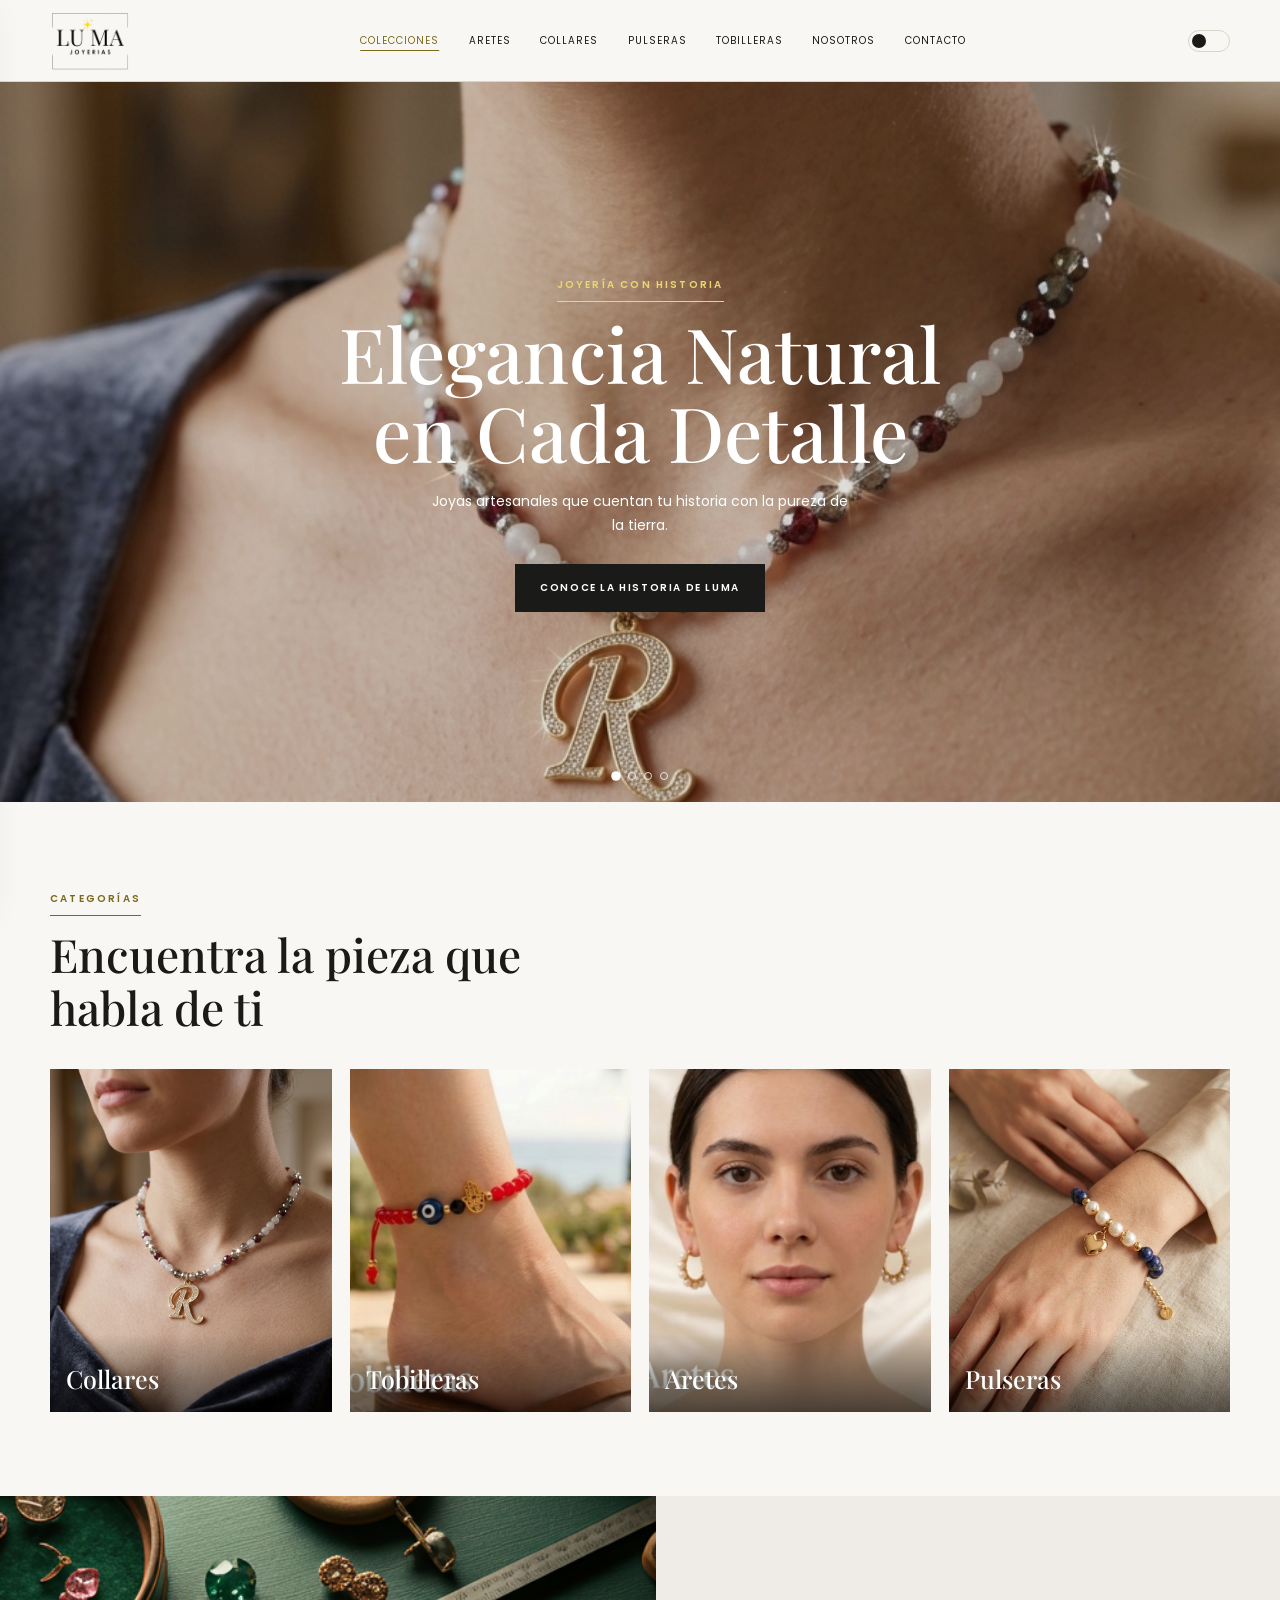
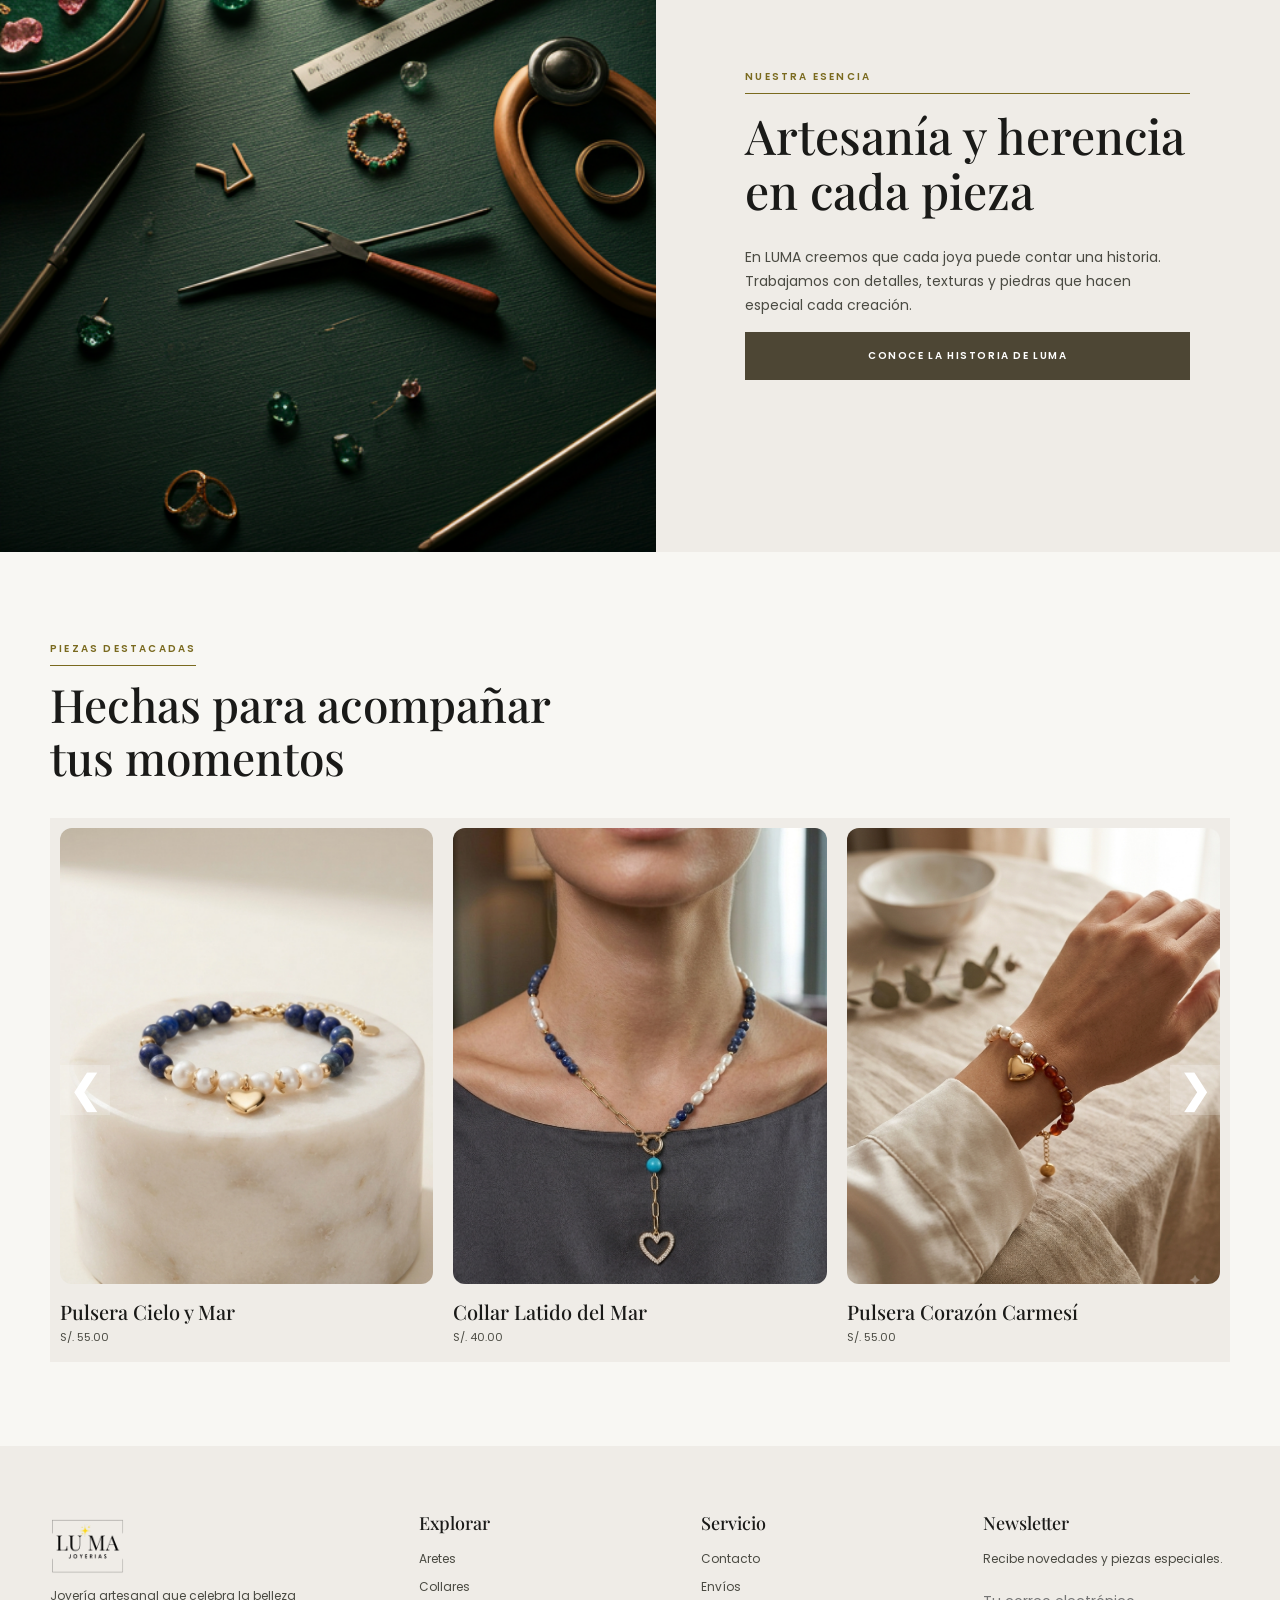
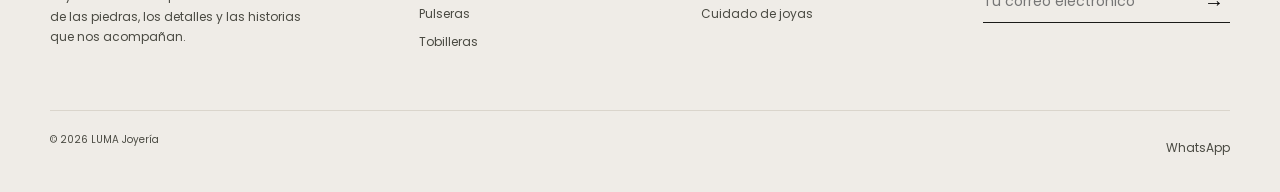
==== commit 19b22e17: "Ultima actualizacion" ====
--- a/index.html
+++ b/index.html
@@ -2,6 +2,12 @@
 <html lang="es">
 
 <head>
+  <script>(function () {
+      try { var t = localStorage.getItem("luma-theme") === "dark" ? "dark" : "light"; document.documentElement.setAttribute("data-theme", t); } catch (e) { }
+      var silence = function (ev) { try { ev.viewTransition && ev.viewTransition.ready.catch(function () { }); ev.viewTransition && ev.viewTransition.finished.catch(function () { }); } catch (e) { } };
+      window.addEventListener("pageswap", silence);
+      window.addEventListener("pagereveal", silence);
+    })();</script>
   <meta charset="UTF-8">
   <meta name="viewport" content="width=device-width, initial-scale=1.0">
   <meta name="description" content="LUMA - Joyería artesanal con historia.">
@@ -15,6 +21,7 @@
   <link rel="stylesheet" href="css/base.css">
   <link rel="stylesheet" href="css/components.css">
   <link rel="stylesheet" href="css/pages.css">
+  <link rel="stylesheet" href="css/mobile.css">
   <script defer src="js/data/products.js"></script>
   <script defer src="js/app.js"></script>
 </head>
@@ -26,7 +33,7 @@
     <div class="container header-inner">
       <button class="icon-button menu-button" id="open-menu" aria-label="Abrir menú">☰</button><a class="brand"
         href="index.html">LU<span>•</span>MA</a>
-      <nav class="nav" aria-label="Principal"><a class="active" href="colecciones.html">Colecciones</a><a
+      <nav class="nav" aria-label="Principal"><a class="active" href="index.html">Colecciones</a><a
           href="aretes.html">Aretes</a><a href="collares.html">Collares</a><a href="pulseras.html">Pulseras</a><a
           href="tobilleras.html">Tobilleras</a><a href="nosotros.html">Nosotros</a><a href="contacto.html">Contacto</a>
       </nav>
@@ -40,7 +47,7 @@
   <aside id="drawer" class="drawer" aria-label="Menú principal">
     <div class="drawer-head"><a class="brand" href="index.html">LU<span>•</span>MA</a><button id="close-menu"
         class="icon-button" aria-label="Cerrar menú">×</button></div>
-    <nav><a class="active" href="colecciones.html">Colecciones</a><a href="aretes.html">Aretes</a><a
+    <nav><a class="active" href="index.html">Colecciones</a><a href="aretes.html">Aretes</a><a
         href="collares.html">Collares</a><a href="pulseras.html">Pulseras</a><a href="tobilleras.html">Tobilleras</a><a
         href="nosotros.html">Nosotros</a><a href="contacto.html">Contacto</a>
     </nav>
@@ -56,10 +63,14 @@
   <main>
     <section class="hero" data-hero-carousel>
       <div class="hero-slides">
-        <div class="hero-slide is-active" style="background-image: url('assets/img/imagenes-presentacion/brisa-terracota-2.png')"></div>
-        <div class="hero-slide is-active" style="background-image: url('assets/img/imagenes-presentacion/cruz-carmesi-dorada-1.png')"></div>
-        <div class="hero-slide is-active" style="background-image: url('assets/img/imagenes-presentacion/armonia-madera-2.png')"></div>
-        <div class="hero-slide is-active" style="background-image: url('assets/img/imagenes-presentacion/susurro-de-renata-3.png')"></div>
+        <div class="hero-slide is-active"
+          style="background-image: url('assets/img/imagenes-presentacion/brisa-terracota-2.png')"></div>
+        <div class="hero-slide is-active"
+          style="background-image: url('assets/img/imagenes-presentacion/cruz-carmesi-dorada-1.png')"></div>
+        <div class="hero-slide is-active"
+          style="background-image: url('assets/img/imagenes-presentacion/armonia-madera-2.png')"></div>
+        <div class="hero-slide is-active"
+          style="background-image: url('assets/img/imagenes-presentacion/susurro-de-renata-3.png')"></div>
 
       </div>
       <div class="container hero-content"><span class="eyebrow">Joyería con historia</span>
@@ -74,11 +85,12 @@
         <h2>Encuentra la pieza que habla de ti</h2>
       </div>
       <div class="category-teasers"><a class="category-teaser" href="collares.html"><img
-            src="assets/img/category-collares.png" alt="Collares"><span>Collares</span></a><a class="category-teaser"
+            src="assets/img/susurro-de-renata-3.png" alt="Collares"><span>Collares</span></a><a class="category-teaser"
           href="tobilleras.html"><img src="assets/img/category-tobilleras.png"
             alt="Tobilleras"><span>Tobilleras</span></a><a class="category-teaser" href="aretes.html"><img
             src="assets/img/category-aretes.png" alt="Aretes"><span>Aretes</span></a><a class="category-teaser"
-          href="pulseras.html"><img src="assets/img/category-pulseras.png" alt="Pulseras"><span>Pulseras</span></a>
+          href="pulseras.html"><img src="assets/img/pulsera-elegance/cielo-y-mar-2.png"
+            alt="Pulseras"><span>Pulseras</span></a>
       </div>
     </section>
     <section class="heritage"><img src="assets/img/heritage.png" alt="Proceso artesanal de joyería">
--- a/css/variables.css
+++ b/css/variables.css
@@ -1,6 +1,50 @@
 :root {
   --bg: #f8f7f3; --bg-alt: #efece7; --ink: #1a1a18; --muted: #4a4a42;
   --gold: #7a6a1f; --olive: #4d4634; --line: #dad5cc; --white: #fff;
+  --fill: var(--olive); --fill-text: var(--white);
+  --logo-url: url("../assets/img/logo luma-Photoroom.png");
   --serif: "Playfair Display", Georgia, serif; --sans: Poppins, Arial, sans-serif; --script: "Alex Brush", cursive;
   --page: min(1180px, calc(100% - 48px)); --shadow: 0 12px 35px rgb(26 26 24 / 12%);
+  --theme-ease: cubic-bezier(.22, 1, .36, 1);
+  --theme-transition: background-color .6s var(--theme-ease), color .6s var(--theme-ease),
+    border-color .6s var(--theme-ease), box-shadow .6s var(--theme-ease), fill .6s var(--theme-ease),
+    opacity .6s var(--theme-ease);
 }
+
+html[data-theme="dark"] {
+  --bg: #1b1815; --bg-alt: #262220; --ink: #f2ede2; --muted: #b7ada0;
+  --gold: #d4b56a; --olive: #cbb27e; --line: #3d382f;
+  --fill: #d4b56a; --fill-text: #1b1815;
+  --logo-url: url("../assets/img/logo-luma-oscuro.png");
+  --shadow: 0 12px 35px rgb(0 0 0 / 45%);
+}
+
+/* La transición de tema solo se activa mientras dura el cambio (clase añadida
+   por app.js al pulsar el interruptor). Así, al navegar entre secciones cada
+   página carga ya con su tema correcto, sin el "parpadeo" de un fundido. */
+html.theme-transitioning,
+html.theme-transitioning body,
+html.theme-transitioning *,
+html.theme-transitioning *::before,
+html.theme-transitioning *::after {
+  transition: var(--theme-transition) !important;
+}
+
+/* Transición suave y elegante al navegar entre secciones (collares -> aretes, etc). 
+   Nativa del navegador: sin JavaScript, sin frameworks. Si el navegador no la 
+   soporta aún, simplemente no pasa nada (la navegación sigue funcionando normal). */
+@view-transition {
+  navigation: auto;
+}
+
+::view-transition-old(root),
+::view-transition-new(root) {
+  animation-duration: 0.5s;
+  animation-timing-function: var(--theme-ease);
+}
+
+@media (prefers-reduced-motion: reduce) {
+  @view-transition {
+    navigation: none;
+  }
+}
--- a/css/base.css
+++ b/css/base.css
@@ -15,6 +15,11 @@
 
 body.is-locked {
     overflow: hidden;
+    /* Evita que el scroll suave (html { scroll-behavior:smooth }) se
+       dispare mientras el drawer está abierto y bloqueado — es lo que
+       provocaba que el sidebar se comportara distinto en Inicio
+       (única página con salto a #collections). */
+    scroll-behavior: auto;
 }
 
 button,
@@ -63,10 +68,10 @@
     align-items: center;
     justify-content: center;
     min-height: 48px;
-    border: 1px solid var(--olive);
+    border: 1px solid var(--fill);
     padding: 0 24px;
-    background: var(--olive);
-    color: var(--white);
+    background: var(--fill);
+    color: var(--fill-text);
     font-size: 10px;
     font-weight: 600;
     letter-spacing: .16em;
@@ -76,7 +81,7 @@
 
 .button:hover {
     background: transparent;
-    color: var(--olive);
+    color: var(--fill);
 }
 
 .section {
@@ -97,14 +102,4 @@
     padding: 64px 0;
     color: var(--muted);
     text-align: center;
-}
-
-@media (max-width: 700px) {
-    :root {
-        --page: min(100% - 32px, 560px);
-    }
-
-    .section {
-        padding: 58px 0;
-    }
 }
--- a/css/components.css
+++ b/css/components.css
@@ -5,7 +5,7 @@
     border-bottom: 1px solid var(--line);
     background: var(--bg);
 }
- 
+
 .header-inner {
     display: grid;
     grid-template-columns: 88px minmax(0, 1fr) auto;
@@ -13,33 +13,33 @@
     column-gap: clamp(22px, 4vw, 72px);
     height: 100%;
 }
- 
+
 .brand {
     display: block;
     width: 80px;
     height: 60px;
     overflow: hidden;
-    background: url("../assets/img/logo luma-Photoroom.png") center / contain no-repeat;
+    background: var(--logo-url) center / contain no-repeat;
     font-size: 0;
     text-indent: -9999px;
 }
- 
+
 .brand span {
     display: none;
 }
- 
+
 .nav {
     display: flex;
     justify-content: center;
     gap: clamp(15px, 2.3vw, 32px);
 }
- 
+
 .nav a {
     font-size: 10px;
     letter-spacing: .1em;
     text-transform: uppercase;
 }
- 
+
 .nav a.active,
 .nav a:hover {
     color: var(--gold);
@@ -47,14 +47,14 @@
     text-decoration-color: currentColor;
     text-underline-offset: 6px;
 }
- 
+
 .header-actions {
     display: flex;
     align-items: center;
     justify-content: flex-end;
     gap: 14px;
 }
- 
+
 .theme-toggle {
     display: inline-flex;
     align-items: center;
@@ -65,22 +65,32 @@
     border-radius: 999px;
     background: transparent;
     color: var(--ink);
-    transition: .2s;
-}
- 
+    transition: var(--theme-transition), border-color .2s;
+}
+
 .theme-toggle:hover {
     border-color: var(--gold);
     color: var(--gold);
 }
- 
+
+.theme-toggle.is-active {
+    border-color: var(--gold);
+    background: var(--gold);
+    color: var(--bg);
+}
+
 .theme-toggle-thumb {
     width: 14px;
     height: 14px;
     border-radius: 50%;
     background: currentColor;
-    transition: .2s;
-}
- 
+    transition: transform .25s ease;
+}
+
+.theme-toggle.is-active .theme-toggle-thumb {
+    transform: translateX(20px);
+}
+
 .icon-button {
     border: 0;
     padding: 6px;
@@ -89,21 +99,21 @@
     font-size: 18px;
     line-height: 1;
 }
- 
+
 .icon-button:hover {
     color: var(--gold);
 }
- 
+
 .menu-button {
     display: none;
     justify-self: start;
 }
- 
+
 .mobile-bag {
     display: none;
     justify-self: end;
 }
- 
+
 .drawer-backdrop {
     position: fixed;
     inset: 0;
@@ -113,89 +123,94 @@
     visibility: hidden;
     transition: .25s;
 }
- 
+
 .drawer-backdrop.open {
     opacity: 1;
     visibility: visible;
 }
- 
+
 .drawer {
     position: fixed;
     inset: 0 auto 0 0;
     z-index: 21;
     width: min(320px, 86vw);
+    height: 100vh;
+    height: 100dvh;
     padding: 27px;
     background: var(--bg);
     box-shadow: var(--shadow);
-    transform: translateX(-105%);
+    overflow-y: auto;
+    -webkit-overflow-scrolling: touch;
+    transform: translate3d(-105%, 0, 0);
+    will-change: transform;
     transition: .3s ease;
 }
- 
+
 .drawer.open {
-    transform: translateX(0);
-}
- 
+    transform: translate3d(0, 0, 0);
+}
+
 .drawer-head {
     display: flex;
     align-items: center;
     justify-content: space-between;
     margin-bottom: 42px;
 }
- 
+
 .drawer nav {
     display: grid;
 }
- 
+
 .drawer nav a {
     border-bottom: 1px solid var(--line);
     padding: 17px 0;
     font: 500 20px var(--serif);
 }
- 
+
 .drawer nav a.active {
     color: var(--gold);
 }
- 
+
 .footer {
     background: var(--bg-alt);
     padding: 65px 0 27px;
 }
- 
+
 .footer .brand {
     width: 74px;
     height: 56px;
     margin-bottom: 10px;
 }
- 
+
 .footer-grid {
     display: grid;
     grid-template-columns: 1.35fr repeat(3, 1fr);
     gap: 35px;
 }
- 
+
 .footer p {
     max-width: 260px;
     color: var(--muted);
     font-size: 12px;
 }
- 
+
 .footer h3 {
     margin: 0 0 14px;
     font: 500 18px var(--serif);
 }
- 
+
 .footer a {
     display: block;
     margin: 7px 0;
     color: var(--muted);
     font-size: 12px;
 }
- 
+
 .newsletter {
     display: flex;
     border-bottom: 1px solid var(--ink);
 }
- 
+
 .newsletter input {
     min-width: 0;
     width: 100%;
@@ -204,13 +219,13 @@
     outline: 0;
     padding: 8px 0;
 }
- 
+
 .newsletter button {
     border: 0;
     background: none;
     font-size: 20px;
 }
- 
+
 .footer-bottom {
     display: flex;
     justify-content: space-between;
@@ -220,39 +235,39 @@
     color: var(--muted);
     font-size: 10px;
 }
- 
+
 .newsletter-message {
     min-height: 20px;
     margin-top: 8px;
     font-size: 11px;
 }
- 
+
 .product-grid {
     display: grid;
     grid-template-columns: repeat(3, 1fr);
     gap: 24px;
 }
- 
+
 .product-card {
     position: relative;
     overflow: hidden;
     background: var(--bg-alt);
 }
- 
- 
+
+
 .product-card img {
     aspect-ratio: .82;
     object-fit: cover;
     transition: transform .45s, filter .45s;
 }
- 
+
 .product-card:hover img {
     transform: scale(1.06);
     filter: blur(6px);
 }
- 
- 
- 
+
+
+
 .product-card-overlay {
     position: absolute;
     inset: 0;
@@ -263,16 +278,16 @@
     gap: 10px;
     padding: 24px;
     text-align: center;
-    background: rgb(255 255 255 / 45%);
+    background: color-mix(in srgb, var(--bg) 55%, transparent);
     opacity: 0;
     transition: opacity .35s;
     pointer-events: none;
 }
- 
+
 .product-card:hover .product-card-overlay {
     opacity: 1;
 }
- 
+
 .product-card-overlay::before,
 .product-card-overlay::after {
     content: "";
@@ -282,50 +297,50 @@
     border-top: 2px solid var(--gold);
     transform: translateX(-50%);
 }
- 
+
 .product-card-overlay::before {
     top: 30px;
 }
- 
+
 .product-card-overlay::after {
     bottom: 30px;
 }
- 
+
 .product-card-overlay-name {
     display: block;
     font: 500 22px/1.3 var(--serif);
     letter-spacing: .01em;
     color: var(--ink);
 }
- 
+
 .product-card-overlay-desc {
     display: block;
     font: 400 12px/1.6 var(--sans);
     color: var(--muted);
 }
- 
-.product-card > a {
+
+.product-card>a {
     position: relative;
     display: block;
 }
- 
- 
- 
+
+
+
 .product-card-info {
     padding: 14px 0 3px;
 }
- 
+
 .product-card h3 {
     margin: 0;
     font: 500 20px var(--serif);
 }
- 
+
 .product-card p {
     margin: 3px 0;
     color: var(--muted);
     font-size: 11px;
 }
- 
+
 .product-card .view-product {
     position: absolute;
     inset: auto 16px 16px;
@@ -333,33 +348,99 @@
     transform: translateY(8px);
     transition: .25s;
 }
- 
+
 .product-card:hover .view-product {
     opacity: 1;
     transform: none;
 }
- 
+
 .tabs {
     display: flex;
     flex-wrap: wrap;
     gap: 9px;
     margin: 28px 0 35px;
 }
- 
- 
-.filter-dropdown { position: relative; }
-.filter-dropdown-toggle { display: inline-flex; align-items: center; gap: 6px; }
-.filter-dropdown-toggle::after { content: "▾"; font-size: 9px; transition: transform .2s; }
-.filter-dropdown.open .filter-dropdown-toggle::after { transform: rotate(180deg); }
-.filter-dropdown-toggle.has-selection { border-color: var(--gold); color: var(--gold); background: transparent; }
-.filter-dropdown-menu { position: absolute; top: calc(100% + 10px); left: 0; z-index: 5; display: grid; gap: 2px; min-width: 220px; padding: 10px; background: rgb(248 247 243 / 70%); backdrop-filter: blur(14px); -webkit-backdrop-filter: blur(14px); border: 1px solid var(--line); box-shadow: var(--shadow); opacity: 0; visibility: hidden; transform: translateY(-6px); transition: .2s; }.filter-dropdown.open .filter-dropdown-menu { opacity: 1; visibility: visible; transform: translateY(0); }
-.filter-dropdown-menu button { border: 0; border-left: 2px solid transparent; padding: 13px 16px; background: transparent; text-align: left; font-size: 10px; letter-spacing: .08em; text-transform: uppercase; color: var(--ink); transition: .2s; }
-.filter-dropdown-menu button:hover { background: var(--bg-alt); color: var(--gold); }
-.filter-dropdown .filter-dropdown-menu button.active { border-left-color: var(--gold); background: var(--bg-alt); color: var(--gold); }
- 
- 
- 
- 
+
+
+.filter-dropdown {
+    position: relative;
+}
+
+.filter-dropdown-toggle {
+    display: inline-flex;
+    align-items: center;
+    gap: 6px;
+}
+
+.filter-dropdown-toggle::after {
+    content: "▾";
+    font-size: 9px;
+    transition: transform .2s;
+}
+
+.filter-dropdown.open .filter-dropdown-toggle::after {
+    transform: rotate(180deg);
+}
+
+.filter-dropdown-toggle.has-selection {
+    border-color: var(--gold);
+    color: var(--gold);
+    background: transparent;
+}
+
+.filter-dropdown-menu {
+    position: absolute;
+    top: calc(100% + 10px);
+    left: 0;
+    z-index: 5;
+    display: grid;
+    gap: 2px;
+    min-width: 220px;
+    padding: 10px;
+    background: color-mix(in srgb, var(--bg) 70%, transparent);
+    backdrop-filter: blur(14px);
+    -webkit-backdrop-filter: blur(14px);
+    border: 1px solid var(--line);
+    box-shadow: var(--shadow);
+    opacity: 0;
+    visibility: hidden;
+    transform: translateY(-6px);
+    transition: .2s;
+}
+
+.filter-dropdown.open .filter-dropdown-menu {
+    opacity: 1;
+    visibility: visible;
+    transform: translateY(0);
+}
+
+.filter-dropdown-menu button {
+    border: 0;
+    border-left: 2px solid transparent;
+    padding: 13px 16px;
+    background: transparent;
+    text-align: left;
+    font-size: 10px;
+    letter-spacing: .08em;
+    text-transform: uppercase;
+    color: var(--ink);
+    transition: .2s;
+}
+
+.filter-dropdown-menu button:hover {
+    background: var(--bg-alt);
+    color: var(--gold);
+}
+
+.filter-dropdown .filter-dropdown-menu button.active {
+    border-left-color: var(--gold);
+    background: var(--bg-alt);
+    color: var(--gold);
+}
+
+
+
+
 .tabs button {
     border: 1px solid var(--line);
     padding: 9px 17px;
@@ -368,13 +449,13 @@
     letter-spacing: .08em;
     text-transform: uppercase;
 }
- 
+
 .tabs button.active {
-    border-color: var(--ink);
-    background: var(--ink);
-    color: var(--white);
-}
- 
+    border-color: var(--fill);
+    background: var(--fill);
+    color: var(--fill-text);
+}
+
 .pagination {
     display: flex;
     justify-content: center;
@@ -383,7 +464,7 @@
     gap: 8px;
     margin: 48px 0 8px;
 }
- 
+
 .pagination-btn {
     min-width: 36px;
     height: 36px;
@@ -394,101 +475,30 @@
     color: var(--ink);
     transition: .2s;
 }
- 
+
 .pagination-btn:hover:not(:disabled) {
     border-color: var(--gold);
     color: var(--gold);
 }
- 
+
 .pagination-btn.active {
-    border-color: var(--ink);
-    background: var(--ink);
-    color: var(--white);
-}
- 
+    border-color: var(--fill);
+    background: var(--fill);
+    color: var(--fill-text);
+}
+
 .pagination-btn:disabled {
     opacity: .35;
     cursor: default;
 }
- 
+
 .pagination-ellipsis {
     min-width: 20px;
     text-align: center;
     color: var(--muted);
     font-size: 11px;
 }
- 
-@media (max-width: 480px) {
-    .pagination-btn {
-        min-width: 40px;
-        height: 40px;
-    }
-}
- 
-@media (max-width: 700px) {
-    .site-header {
-        height: 66px;
-    }
- 
-    .header-inner {
-        grid-template-columns: 1fr 70px 1fr;
-        column-gap: 0;
-    }
- 
-    .menu-button,
-    .mobile-bag {
-        display: block;
-    }
- 
-    .nav,
-    .header-actions {
-        display: none;
-    }
- 
-    .brand {
-        width: 66px;
-        height: 50px;
-        justify-self: center;
-    }
- 
-    .footer {
-        padding-top: 46px;
-    }
- 
-    .footer-grid {
-        grid-template-columns: 1fr;
-    }
- 
-    .footer-grid> :not(:first-child) {
-        display: none;
-    }
- 
-    .footer-bottom {
-        margin-top: 25px;
-    }
- 
-    .product-grid {
-        grid-template-columns: repeat(2, 1fr);
-        gap: 14px;
-    }
- 
-    .product-card h3 {
-        font-size: 17px;
-    }
- 
-    .product-card .view-product {
-        opacity: 1;
-        transform: none;
-        inset: auto 9px 9px;
-        padding: 0 10px;
-        min-height: 35px;
-    }
- 
-    .tabs {
-        overflow-x: auto;
-    }
-}
- 
+
 /* La sección "Nosotros" (hero, historia, fundadora, galería y cita)
    se estilizó en css/pages.css, junto a las demás páginas internas
    del sitio (contacto, colecciones, producto), para reutilizar las
--- a/css/pages.css
+++ b/css/pages.css
@@ -305,73 +305,7 @@
     border-color: var(--gold);
 }
  
-@media (max-width: 700px) {
-    .hero {
-        min-height: 600px;
-    }
- 
-    .hero-slide {
-        background-position: 57% center;
-    }
- 
-    .hero h1 {
-        font-size: 48px;
-    }
- 
-    .category-teasers {
-        grid-template-columns: repeat(2, 1fr);
-        gap: 12px;
-    }
- 
-    .category-teaser span {
-        font-size: 22px;
-    }
- 
-    .heritage {
-        grid-template-columns: 1fr;
-    }
- 
-    .heritage img {
-        min-height: 330px;
-    }
- 
-    .page-hero {
-        min-height: 250px;
-    }
- 
-    .listing-toolbar {
-        display: block;
-    }
- 
-    .product-detail {
-        grid-template-columns: 1fr;
-        padding: 35px 0 65px;
-    }
- 
-    .back-link {
-        margin-bottom: 24px;
-    }
- 
-    .detail-image {
-        order: -1;
-    }
-    
-    .gallery-track img {
-    height: 420px;
-}
- 
-    .contact-grid {
-        grid-template-columns: 1fr;
-    }
- 
-    .contact-hero {
-        min-height: 280px;
-    }
- 
-    .socials {
-        grid-template-columns: 1fr 1fr;
-    }
-}
+
  
  
  
@@ -392,7 +326,6 @@
 .carousel-track .product-card:hover img {
     filter: none;
 }
-
 
 .product-card {
     flex: 0 0 calc(100% / 3);
@@ -732,49 +665,9 @@
     color: var(--muted);
 }
  
-@media (max-width: 700px) {
-    .about-gallery {
-        grid-template-columns: 1fr;
-        grid-template-rows: auto;
-    }
- 
-    .about-gallery img:first-child {
-        grid-row: auto;
-    }
- 
-    .about-gallery img {
-        height: 220px;
-    }
- 
-    .awards {
-        grid-template-columns: 1fr;
-        gap: 20px;
-    }
- 
-    .award-card img {
-        height: 220px;
-    }
- 
-    .stats {
-        grid-template-columns: 1fr;
-    }
- 
-    .process,
-    .values {
-        grid-template-columns: 1fr 1fr;
-    }
- 
-    .testimonials {
-        grid-template-columns: 1fr;
-    }
-}
- 
-@media (max-width: 480px) {
-    .process,
-    .values {
-        grid-template-columns: 1fr;
-    }
-}
+
+ 
+
  
 .gallery-track {
     display: flex;
@@ -805,7 +698,7 @@
     width: 32px;
     height: 76px;
     border: 0;
-    background: rgb(255 255 255 / 40%);
+    background: color-mix(in srgb, var(--bg) 40%, transparent);
     backdrop-filter: blur(10px);
     -webkit-backdrop-filter: blur(10px);
     color: var(--ink);
@@ -815,7 +708,7 @@
 }
  
 .gallery-nav:hover {
-    background: rgb(255 255 255 / 65%);
+    background: color-mix(in srgb, var(--bg) 65%, transparent);
     color: var(--gold);
 }
  
@@ -849,4 +742,202 @@
  
 .gallery-dots button.active {
     background: var(--gold);
+}
+
+/* ===== Sección "Habla con Gabi" (contacto) ===== */
+.advisory {
+    display: grid;
+    grid-template-columns: .9fr 1fr;
+    gap: 60px;
+    align-items: center;
+}
+
+.advisory-photo-wrap img {
+    width: 100%;
+    min-height: 420px;
+    object-fit: cover;
+    transition: transform .5s;
+}
+
+.advisory-photo-wrap:hover img {
+    transform: scale(1.03);
+}
+
+.advisory-copy h2 {
+    margin: 10px 0 18px;
+    color: var(--gold);
+    font: 500 clamp(30px, 4vw, 42px)/1.15 var(--serif);
+}
+
+.advisory-quote {
+    margin: 0 0 18px;
+    color: var(--ink);
+    font: 400 italic clamp(18px, 2.2vw, 22px)/1.5 var(--serif);
+}
+
+.advisory-copy p:not(.advisory-quote):not(.advisory-hours) {
+    max-width: 440px;
+    margin: 0 0 26px;
+    color: var(--muted);
+}
+
+.advisory-hours {
+    margin-top: 22px;
+    color: var(--muted);
+    font-size: 13px;
+}
+
+/* ===== Pasos: cómo pedir tu joya ===== */
+.advisory-steps-section {
+    background: var(--bg-alt);
+}
+
+.advisory-steps-section .section-heading {
+    max-width: none;
+    margin-inline: auto;
+    text-align: center;
+}
+
+.advisory-steps {
+    display: grid;
+    grid-template-columns: repeat(3, 1fr);
+    gap: 30px;
+}
+
+.advisory-step {
+    padding-top: 22px;
+    border-top: 2px solid var(--gold);
+}
+
+.advisory-step-number {
+    display: block;
+    margin-bottom: 10px;
+    color: var(--gold);
+    font: 500 26px/1 var(--serif);
+}
+
+.advisory-step h3 {
+    margin: 0 0 8px;
+    font: 500 19px/1.25 var(--serif);
+}
+
+.advisory-step p {
+    margin: 0;
+    color: var(--muted);
+    font-size: 14px;
+}
+
+/* ===== Redes sociales ===== */
+.social-section {
+    background: var(--bg-alt);
+}
+
+.social-divider {
+    display: flex;
+    align-items: center;
+    justify-content: center;
+    gap: 20px;
+    margin-bottom: 46px;
+}
+
+.social-divider h2 {
+    margin: 0;
+    color: var(--gold);
+    font: 52px/1 var(--script);
+    white-space: nowrap;
+}
+
+.divider-line {
+    position: relative;
+    flex: 1;
+    max-width: 140px;
+    height: 1px;
+    background: var(--line);
+}
+
+.divider-line::after {
+    content: "";
+    position: absolute;
+    top: 50%;
+    width: 8px;
+    height: 8px;
+    border: 1px solid var(--gold);
+    background: var(--bg-alt);
+    transform: translateY(-50%) rotate(45deg);
+}
+
+.divider-line:first-child::after {
+    right: -4px;
+}
+
+.divider-line:last-child::after {
+    left: -4px;
+}
+
+.social-band {
+    display: grid;
+    grid-template-columns: repeat(4, 1fr);
+    gap: 18px;
+}
+
+.social-card {
+    display: grid;
+    justify-items: center;
+    gap: 8px;
+    padding: 34px 18px;
+    background: var(--bg);
+    border-top: 2px solid transparent;
+    text-align: center;
+    color: var(--ink);
+    transition: .25s;
+}
+
+.social-card svg {
+    width: 28px;
+    height: 28px;
+    margin-bottom: 6px;
+    color: var(--gold);
+}
+
+.social-name {
+    font: 500 15px var(--serif);
+}
+
+.social-handle {
+    color: var(--muted);
+    font-size: 12px;
+}
+
+.social-card:hover {
+    border-top-color: var(--gold);
+    transform: translateY(-4px);
+    box-shadow: var(--shadow);
+}
+
+@media (max-width: 700px) {
+    .advisory {
+        grid-template-columns: 1fr;
+        gap: 30px;
+    }
+
+    .advisory-photo-wrap img {
+        min-height: 280px;
+    }
+
+    .advisory-steps {
+        grid-template-columns: 1fr;
+        gap: 26px;
+    }
+
+    .social-divider h2 {
+        font-size: 40px;
+    }
+
+    .divider-line {
+        max-width: 60px;
+    }
+
+    .social-band {
+        grid-template-columns: 1fr 1fr;
+    }
 }
--- a/css/mobile.css
+++ b/css/mobile.css
@@ -0,0 +1,369 @@
+/* ==========================================================
+   MOBILE.CSS — LUMA JOYERÍA
+   Único archivo con TODOS los ajustes responsive del sitio.
+   Se carga al final, después de variables/base/components/pages/filters,
+   así estas reglas ganan sin necesitar !important.
+
+   Índice:
+     1. General (variables, secciones)               — 700px
+     2. Header / Menú móvil / Footer                  — 700px
+     3. Inicio (Home): hero, categorías, heritage      — 700px
+     4. Carrusel de colecciones (Home)                 — 700px / 480px
+     5. Listado de productos + filtros + paginación    — 700px / 480px
+     6. Detalle de producto                            — 700px
+     7. Contacto                                       — 700px
+     8. Nosotros: galería, premios, stats, proceso...  — 700px / 480px
+   ========================================================== */
+
+
+/* ==========================================================
+   1. GENERAL
+   Variables globales y espaciados base (aplica a todas las páginas)
+   Origen: base.css
+   ========================================================== */
+@media (max-width: 700px) {
+    :root {
+        --page: min(100% - 32px, 560px);
+    }
+
+    .section {
+        padding: 58px 0;
+    }
+}
+
+
+/* ==========================================================
+   2. HEADER / MENÚ MÓVIL / FOOTER
+   Barra superior, drawer de navegación y pie de página
+   Origen: components.css
+   ========================================================== */
+@media (max-width: 700px) {
+    .site-header {
+        height: 66px;
+    }
+
+    .header-inner {
+        grid-template-columns: 1fr 70px 1fr;
+        column-gap: 0;
+    }
+
+    .menu-button,
+    .mobile-bag {
+        display: block;
+    }
+
+    .nav,
+    .header-actions {
+        display: none;
+    }
+
+    .brand {
+        width: 66px;
+        height: 50px;
+        justify-self: center;
+    }
+
+    .drawer-foot {
+        display: none;
+    }
+
+    .footer {
+        padding: 50px 0 26px;
+    }
+
+    .footer-grid {
+        grid-template-columns: 1fr;
+        row-gap: 0;
+    }
+
+    .footer-grid > div {
+        padding: 22px 0;
+        border-bottom: 1px solid var(--line);
+    }
+
+    .footer-grid > div:first-child {
+        padding-top: 0;
+    }
+
+    .footer-grid > div:last-child {
+        border-bottom: none;
+    }
+
+    .footer p {
+        max-width: none;
+    }
+
+    .footer h3 {
+        font-size: 15px;
+    }
+
+    .footer-bottom {
+        flex-direction: column;
+        align-items: flex-start;
+        gap: 10px;
+        margin-top: 28px;
+    }
+}
+
+
+/* ==========================================================
+   3. INICIO (index.html)
+   Hero principal, teasers de categoría, sección heritage
+   Origen: pages.css
+   ========================================================== */
+@media (max-width: 700px) {
+    .hero {
+        min-height: 600px;
+    }
+
+    .hero-slide {
+        background-position: 57% center;
+    }
+
+    .hero h1 {
+        font-size: 48px;
+    }
+
+    .category-teasers {
+        grid-template-columns: repeat(2, 1fr);
+        gap: 12px;
+    }
+
+    .category-teaser span {
+        font-size: 22px;
+    }
+
+    .heritage {
+        grid-template-columns: 1fr;
+    }
+
+    .heritage img {
+        min-height: 330px;
+    }
+}
+
+@media (max-width: 700px) {
+    .carousel .product-card {
+        flex: 0 0 calc(100% / 2);
+        /* 2 productos visibles en tablet/mobile grande */
+    }
+
+    .carousel-btn {
+        width: 38px;
+        height: 38px;
+        font-size: 26px;
+    }
+}
+
+@media (max-width: 480px) {
+    .carousel .product-card {
+        flex: 0 0 100%;
+        /* 1 producto visible en pantallas muy angostas */
+    }
+}
+
+@media (max-width: 700px) {
+    .product-grid {
+        grid-template-columns: repeat(2, 1fr);
+        gap: 14px;
+    }
+
+    .product-card h3 {
+        font-size: 17px;
+    }
+
+    .product-card .view-product {
+        opacity: 1;
+        transform: none;
+        inset: auto 9px 9px;
+        padding: 0 10px;
+        min-height: 35px;
+    }
+
+    .tabs {
+        flex-direction: column;
+        align-items: stretch;
+        gap: 14px;
+        margin: 22px 0 30px;
+    }
+
+    .tabs-left {
+        width: 100%;
+        flex-direction: column;
+        align-items: flex-start;
+        flex-wrap: nowrap;
+        gap: 12px;
+    }
+
+    .filter-group {
+        flex: 0 0 auto;
+        flex-wrap: wrap;
+        gap: 7px;
+        width: auto;
+        max-width: 100%;
+        padding: 0 0 12px;
+        margin: 0;
+        border-right: 0;
+        border-bottom: 1px solid var(--line);
+    }
+
+    .filter-group:last-child {
+        padding-bottom: 0;
+        border-bottom: 0;
+    }
+
+    .tabs-left:not(:has(.filter-group:not(.has-selection))) {
+        flex-direction: row;
+        flex-wrap: wrap;
+        align-items: center;
+        gap: 9px 14px;
+    }
+
+    .tabs-left:not(:has(.filter-group:not(.has-selection))) .filter-group {
+        flex: 0 0 auto;
+        width: auto;
+        padding: 0 14px 0 0;
+        border-bottom: 0;
+        border-right: 1px solid var(--line);
+    }
+
+    .tabs-left:not(:has(.filter-group:not(.has-selection))) .filter-group:last-child {
+        padding-right: 0;
+        border-right: 0;
+    }
+
+    .tabs button {
+        white-space: nowrap;
+        padding: 8px 14px;
+        font-size: 9.5px;
+    }
+
+    .filter-sort {
+        width: 100%;
+    }
+
+    .filter-sort-button {
+        width: 100%;
+        justify-content: space-between;
+        padding: 12px 16px;
+    }
+
+    .filter-sort-menu {
+        left: 0;
+        right: 0;
+        width: 100%;
+        min-width: 0;
+    }
+
+    .listing-toolbar {
+        display: block;
+    }
+
+    .listing-toolbar p {
+        margin-top: 6px;
+    }
+}
+
+@media (max-width: 480px) {
+    .pagination-btn {
+        min-width: 40px;
+        height: 40px;
+    }
+}
+
+
+/* ==========================================================
+   6. DETALLE DE PRODUCTO (producto.html)
+   Origen: pages.css
+   ========================================================== */
+@media (max-width: 700px) {
+    .page-hero {
+        min-height: 250px;
+    }
+
+    .product-detail {
+        grid-template-columns: 1fr;
+        padding: 35px 0 65px;
+    }
+
+    .back-link {
+        margin-bottom: 24px;
+    }
+
+    .detail-image {
+        order: -1;
+    }
+
+    .gallery-track img {
+        height: 420px;
+    }
+}
+
+
+/* ==========================================================
+   7. CONTACTO (contacto.html)
+   Origen: pages.css
+   ========================================================== */
+@media (max-width: 700px) {
+    .contact-grid {
+        grid-template-columns: 1fr;
+    }
+
+    .contact-hero {
+        min-height: 280px;
+    }
+
+    .socials {
+        grid-template-columns: 1fr 1fr;
+    }
+}
+
+
+/* ==========================================================
+   8. NOSOTROS (nosotros.html)
+   Galería, premios, stats, proceso, valores, testimonios
+   Origen: pages.css
+   ========================================================== */
+@media (max-width: 700px) {
+    .about-gallery {
+        grid-template-columns: 1fr;
+        grid-template-rows: auto;
+    }
+
+    .about-gallery img:first-child {
+        grid-row: auto;
+    }
+
+    .about-gallery img {
+        height: 220px;
+    }
+
+    .awards {
+        grid-template-columns: 1fr;
+        gap: 20px;
+    }
+
+    .award-card img {
+        height: 220px;
+    }
+
+    .stats {
+        grid-template-columns: 1fr;
+    }
+
+    .process,
+    .values {
+        grid-template-columns: 1fr 1fr;
+    }
+
+    .testimonials {
+        grid-template-columns: 1fr;
+    }
+}
+
+@media (max-width: 480px) {
+    .process,
+    .values {
+        grid-template-columns: 1fr;
+    }
+}
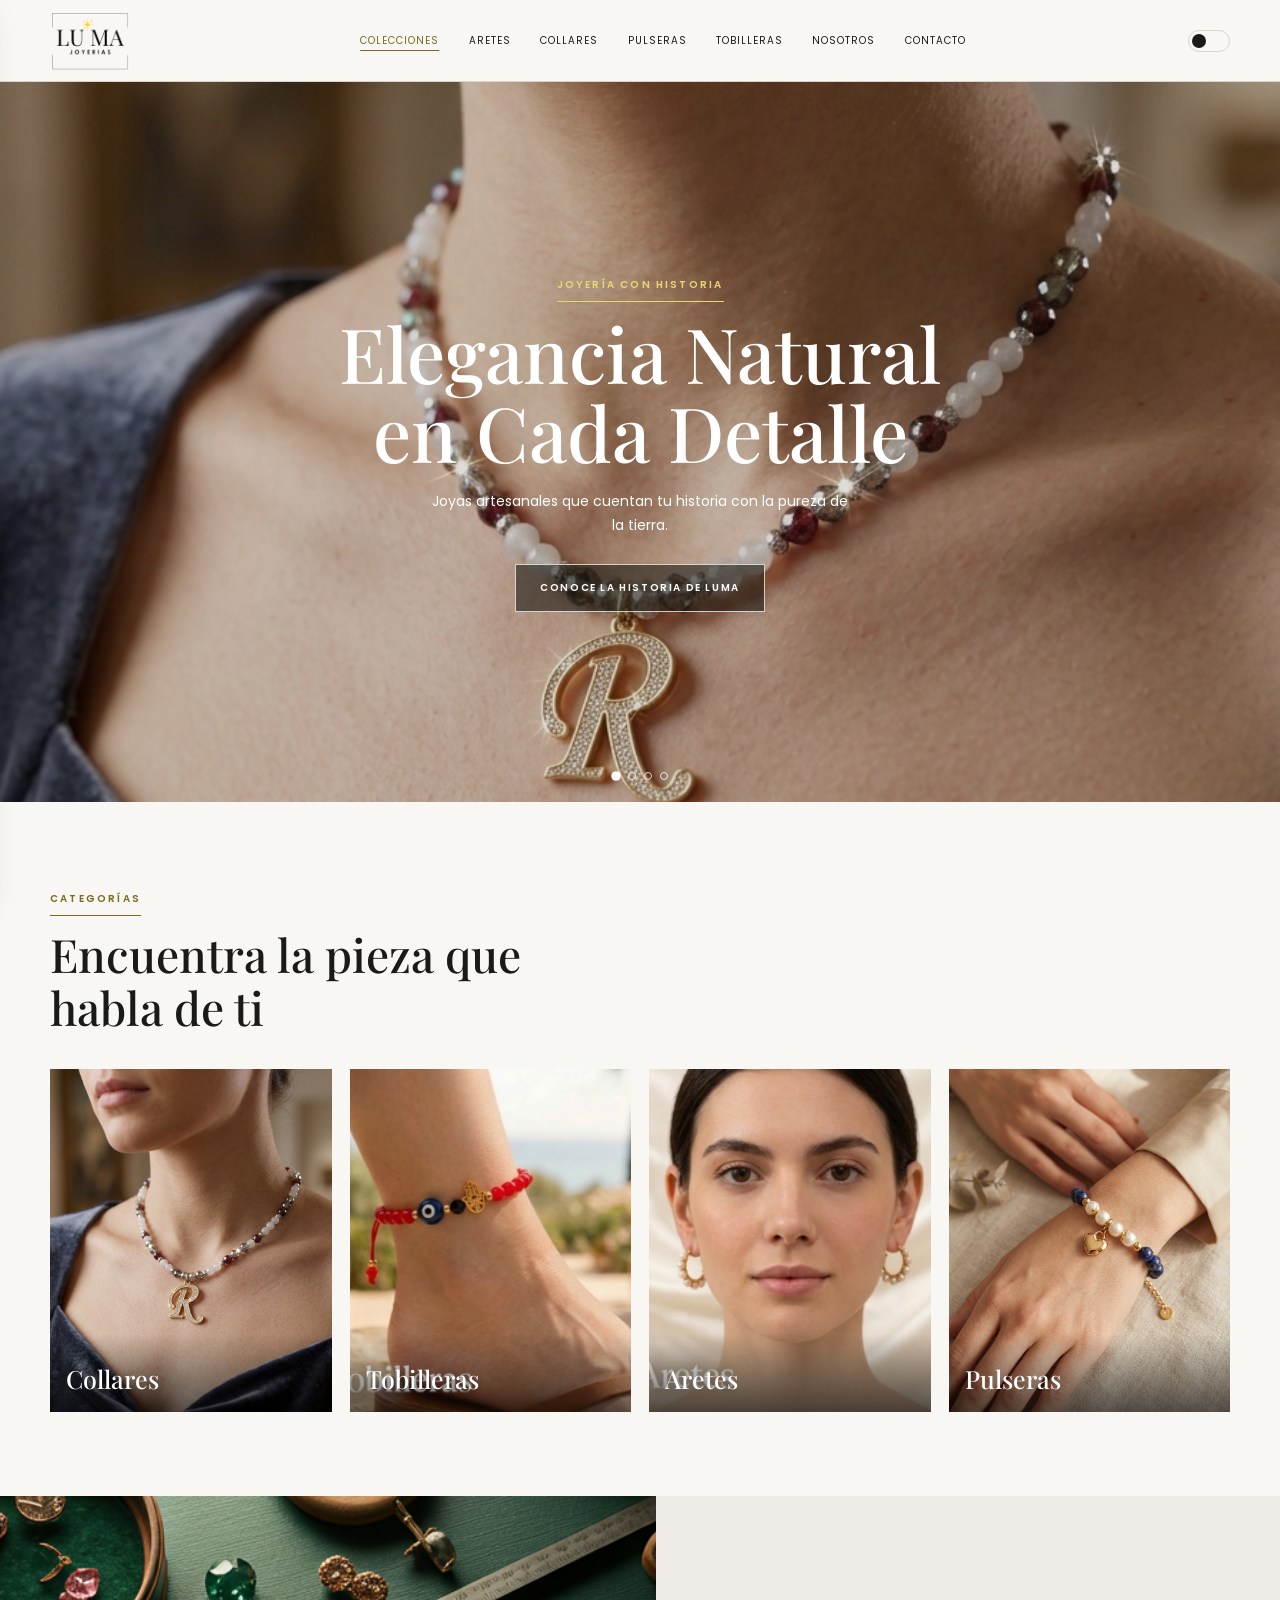
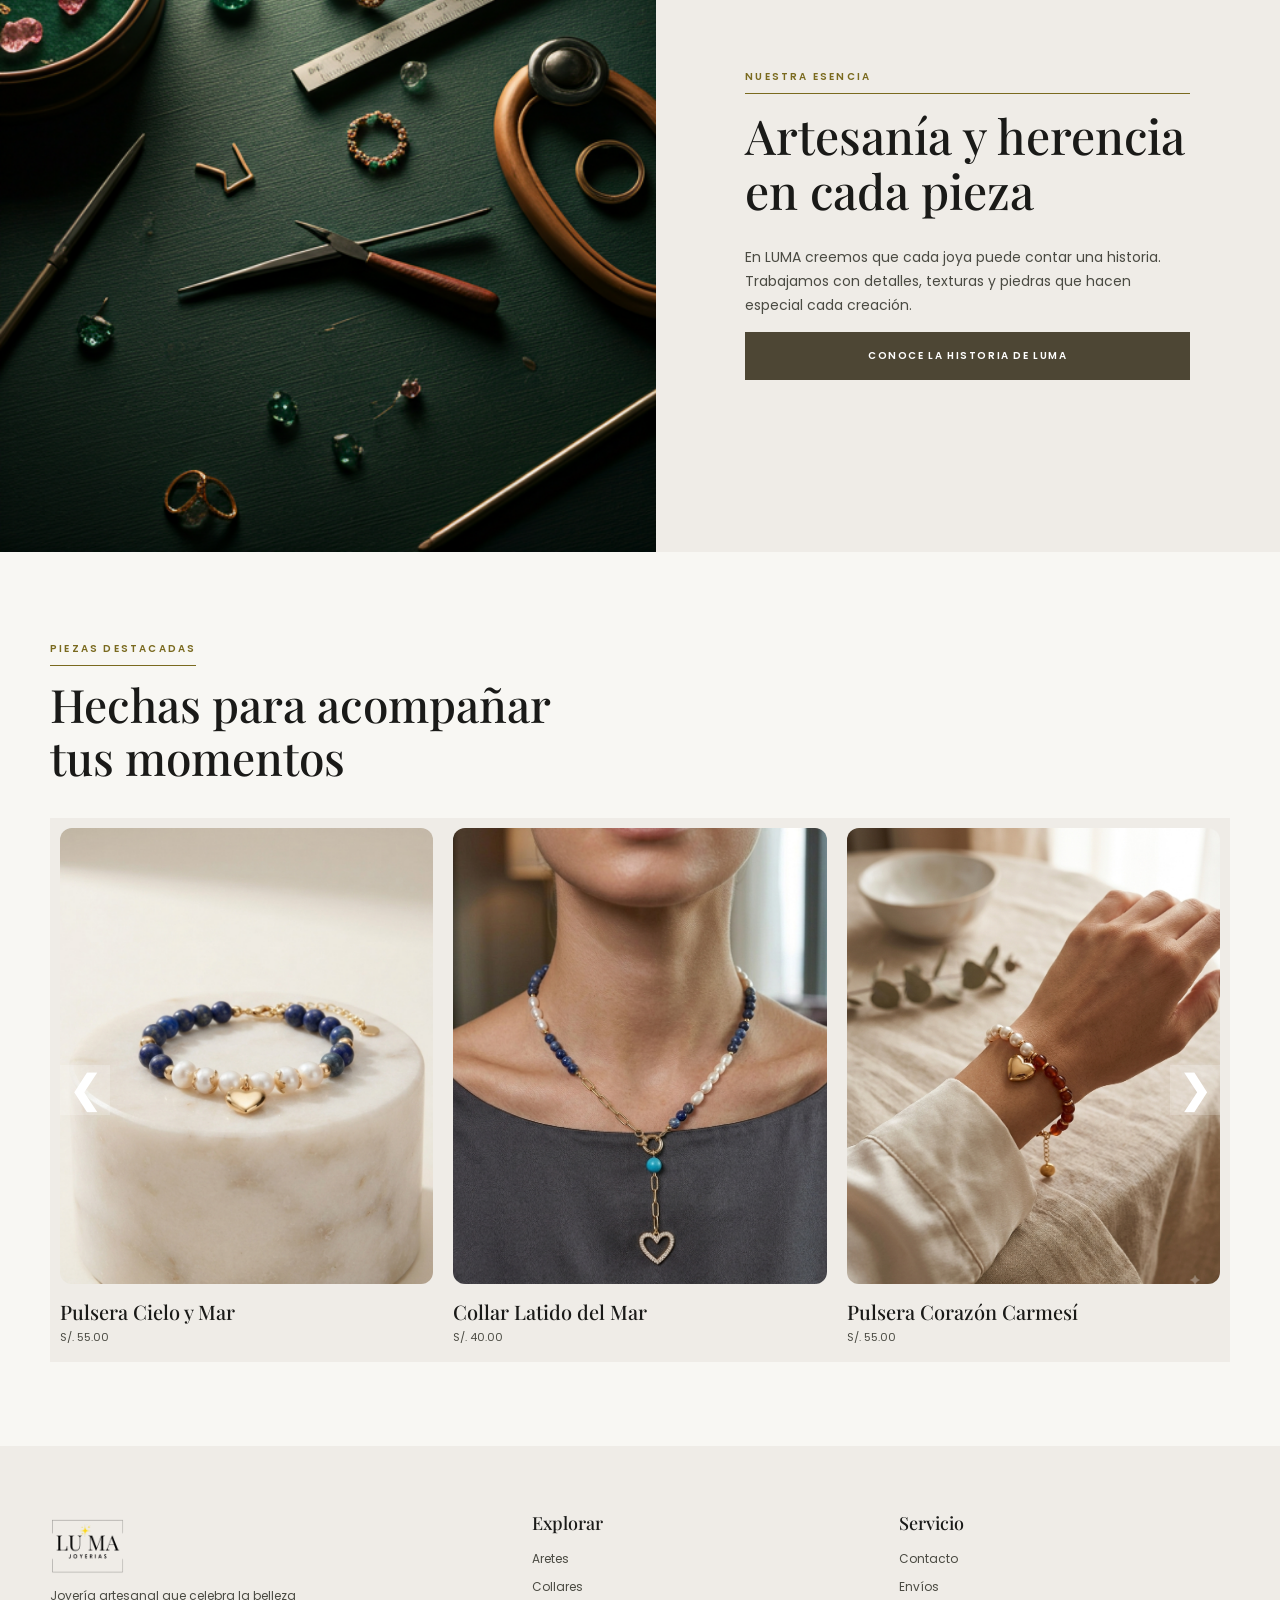
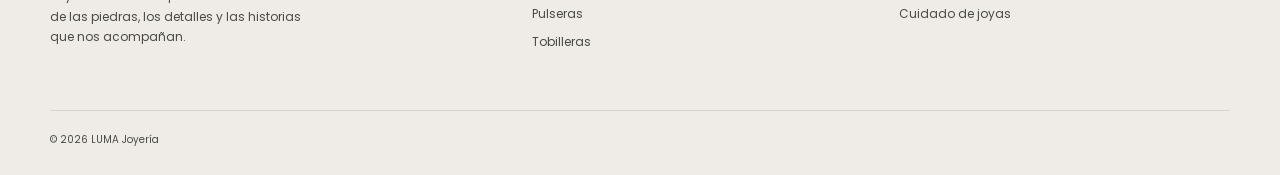
==== commit 66569c49: "actu del footer" ====
--- a/index.html
+++ b/index.html
@@ -190,16 +190,8 @@
           <h3>Servicio</h3><a href="contacto.html">Contacto</a><a href="contacto.html">Envíos</a><a
             href="contacto.html">Cuidado de joyas</a>
         </div>
-        <div>
-          <h3>Newsletter</h3>
-          <p>Recibe novedades y piezas especiales.</p>
-          <form class="newsletter" data-newsletter><input required type="email" aria-label="Correo electrónico"
-              placeholder="Tu correo electrónico"><button aria-label="Suscribirme">→</button></form>
-          <div class="newsletter-message" data-newsletter-message></div>
-        </div>
       </div>
-      <div class="footer-bottom"><span>© 2026 LUMA Joyería</span><a href="https://wa.me/51999999999" target="_blank"
-          rel="noopener">WhatsApp</a></div>
+      <div class="footer-bottom"><span>© 2026 LUMA Joyería</span></div>
     </div>
   </footer>
 </body>
--- a/css/components.css
+++ b/css/components.css
@@ -171,6 +171,17 @@
     color: var(--gold);
 }
 
+.drawer-foot {
+    display: flex;
+    align-items: center;
+    justify-content: space-between;
+    margin-top: 24px;
+    padding-top: 20px;
+    border-top: 1px solid var(--line);
+    font-size: 13px;
+    color: var(--muted);
+}
+
 .footer {
     background: var(--bg-alt);
     padding: 65px 0 27px;
@@ -184,7 +195,7 @@
 
 .footer-grid {
     display: grid;
-    grid-template-columns: 1.35fr repeat(3, 1fr);
+    grid-template-columns: 1.35fr repeat(2, 1fr);
     gap: 35px;
 }
 
@@ -445,6 +456,7 @@
     border: 1px solid var(--line);
     padding: 9px 17px;
     background: transparent;
+    color: var(--muted);
     font-size: 10px;
     letter-spacing: .08em;
     text-transform: uppercase;
@@ -497,10 +509,4 @@
     text-align: center;
     color: var(--muted);
     font-size: 11px;
-}
-
-/* La sección "Nosotros" (hero, historia, fundadora, galería y cita)
-   se estilizó en css/pages.css, junto a las demás páginas internas
-   del sitio (contacto, colecciones, producto), para reutilizar las
-   mismas variables de color/tipografía y evitar reglas duplicadas
-   o en conflicto con el resto del sitio. */+}
--- a/css/pages.css
+++ b/css/pages.css
@@ -80,8 +80,8 @@
 }
  
 .hero .button {
-    border-color: var(--ink);
-    background: var(--ink);
+    border-color: rgb(255 255 255 / .75);
+    background: rgb(21 20 16 / .55);
     color: var(--white);
 }
  
--- a/css/mobile.css
+++ b/css/mobile.css
@@ -63,10 +63,6 @@
         justify-self: center;
     }
 
-    .drawer-foot {
-        display: none;
-    }
-
     .footer {
         padding: 50px 0 26px;
     }
@@ -121,7 +117,12 @@
     }
 
     .hero h1 {
-        font-size: 48px;
+        font-size: 36px;
+        margin-bottom: 34px;
+    }
+
+    .hero p {
+        display: none;
     }
 
     .category-teasers {
@@ -178,6 +179,19 @@
         inset: auto 9px 9px;
         padding: 0 10px;
         min-height: 35px;
+    }
+
+    /* En táctil, tocar una tarjeta puede activar :hover (hover "pegajoso"),
+       lo que mostraba el overlay y el desenfoque pensados solo para el
+       hover de escritorio. Se desactivan para que en mobile solo se vea
+       el botón "Ver producto" de arriba. */
+    .product-card:hover .product-card-overlay {
+        opacity: 0;
+    }
+
+    .product-card:hover img {
+        transform: none;
+        filter: none;
     }
 
     .tabs {
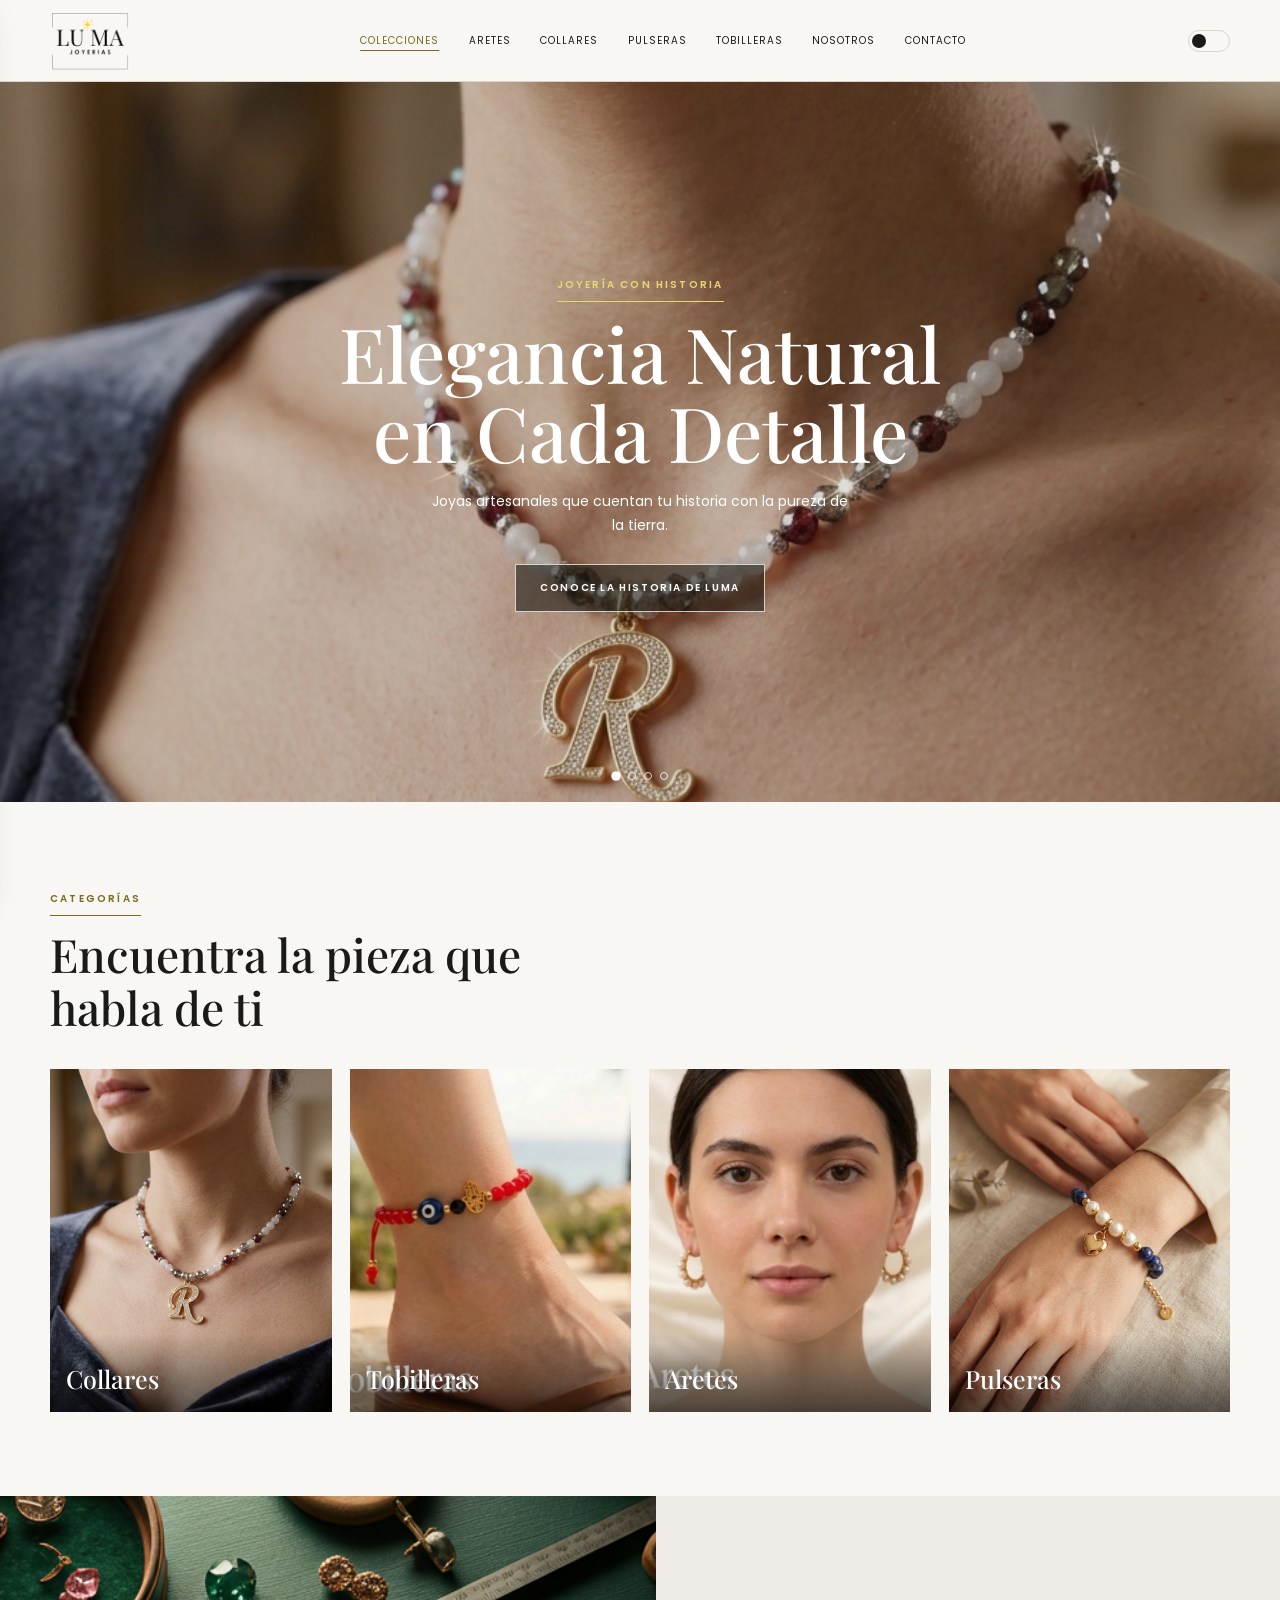
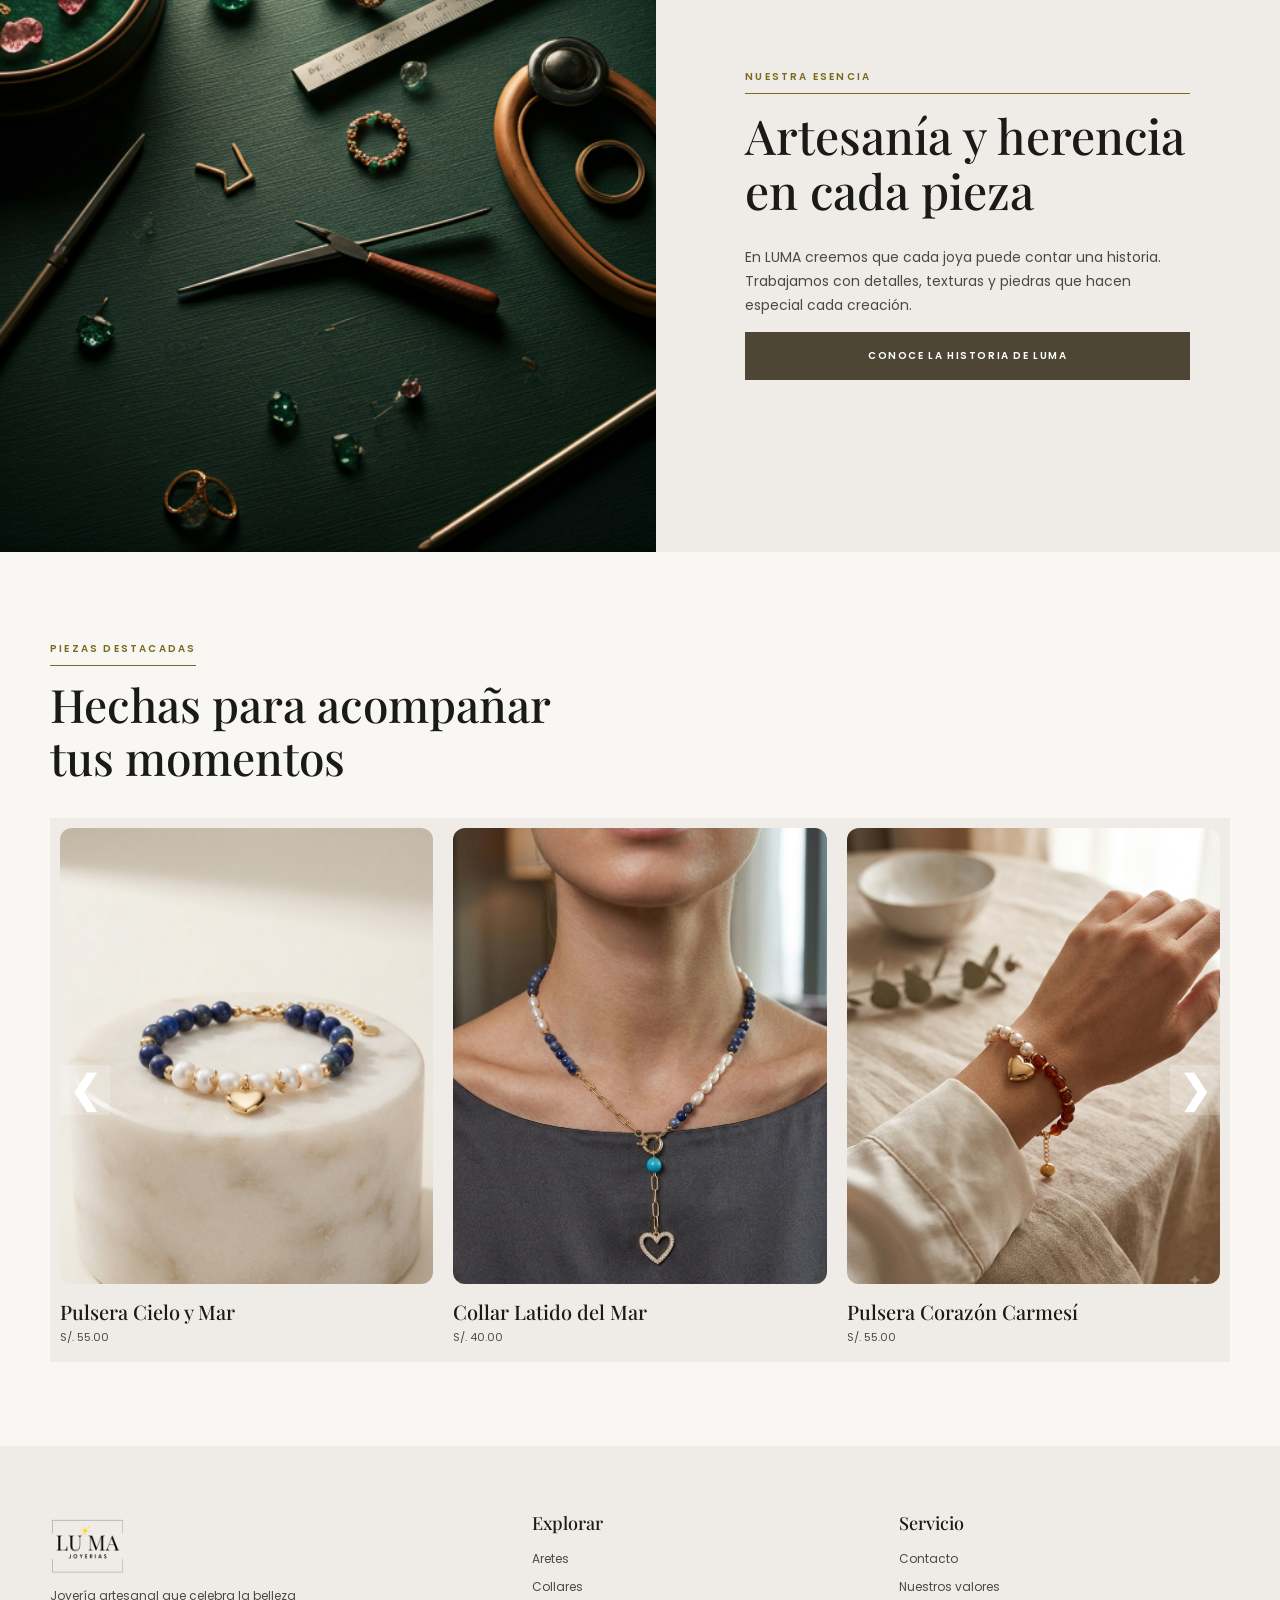
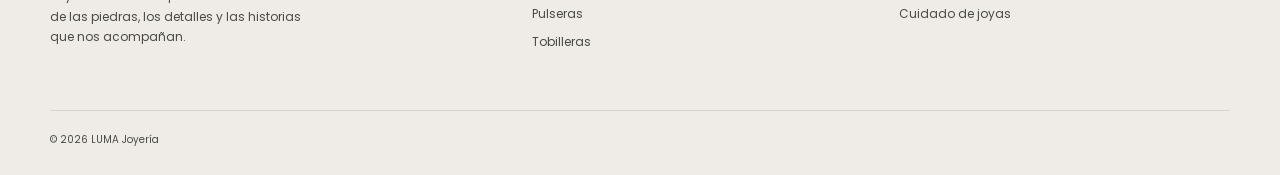
==== commit 64604abf: "actu: footer y links" ====
--- a/index.html
+++ b/index.html
@@ -39,7 +39,7 @@
       </nav>
 
       <div class="header-actions"><button class="theme-toggle" type="button" aria-label="Modo oscuro"><span
-            class="theme-toggle-thumb"></span></button>
+            class="theme-toggle-thumb"></span></button><button class="theme-toggle theme-toggle-icon" type="button" aria-label="Cambiar modo claro/oscuro"><span class="theme-icon-sun" aria-hidden="true">☀</span><span class="theme-icon-moon" aria-hidden="true">☾</span></button>
 
       </div>
   </header>
@@ -187,8 +187,8 @@
             href="pulseras.html">Pulseras</a><a href="tobilleras.html">Tobilleras</a>
         </div>
         <div>
-          <h3>Servicio</h3><a href="contacto.html">Contacto</a><a href="contacto.html">Envíos</a><a
-            href="contacto.html">Cuidado de joyas</a>
+          <h3>Servicio</h3><a href="contacto.html">Contacto</a><a href="nosotros.html#valores">Nuestros valores</a><a
+                        href="nosotros.html#proceso">Cuidado de joyas</a>
         </div>
       </div>
       <div class="footer-bottom"><span>© 2026 LUMA Joyería</span></div>
--- a/css/components.css
+++ b/css/components.css
@@ -89,6 +89,62 @@
 
 .theme-toggle.is-active .theme-toggle-thumb {
     transform: translateX(20px);
+}
+
+/* Variante ícono sol/luna: solo visible en mobile (ver mobile.css).
+   Modo claro -> luna dorada (invita a pasar a oscuro).
+   Modo oscuro -> sol blanco (invita a volver a claro). */
+.theme-toggle-icon {
+    display: none;
+    width: 36px;
+    height: 36px;
+    align-items: center;
+    justify-content: center;
+    padding: 0;
+    border-radius: 50%;
+    background: transparent;
+    font-size: 16px;
+    transition: var(--theme-transition), background-color .2s, transform .2s;
+}
+
+.theme-toggle-icon .theme-icon-sun {
+    display: none;
+}
+
+.theme-toggle-icon .theme-icon-moon {
+    display: inline;
+    color: var(--gold);
+}
+
+.theme-toggle-icon.is-active .theme-icon-moon {
+    display: none;
+}
+
+.theme-toggle-icon.is-active .theme-icon-sun {
+    display: inline;
+    color: var(--white);
+}
+
+.theme-toggle-icon:hover {
+    background: var(--bg-alt);
+}
+
+.theme-toggle-icon:hover .theme-icon-moon {
+    color: var(--olive);
+}
+
+.theme-toggle-icon.is-active:hover .theme-icon-sun {
+    color: var(--gold);
+}
+
+.theme-toggle-icon:active {
+    background: var(--gold);
+    transform: scale(.92);
+}
+
+.theme-toggle-icon:active .theme-icon-moon,
+.theme-toggle-icon.is-active:active .theme-icon-sun {
+    color: var(--bg);
 }
 
 .icon-button {
--- a/css/mobile.css
+++ b/css/mobile.css
@@ -52,9 +52,20 @@
         display: block;
     }
 
-    .nav,
+    .nav {
+        display: none;
+    }
+
     .header-actions {
+        display: flex;
+    }
+
+    .header-actions .theme-toggle:not(.theme-toggle-icon) {
         display: none;
+    }
+
+    .theme-toggle-icon {
+        display: inline-flex;
     }
 
     .brand {
@@ -68,21 +79,22 @@
     }
 
     .footer-grid {
-        grid-template-columns: 1fr;
+        grid-template-columns: 1fr 1fr;
         row-gap: 0;
-    }
-
-    .footer-grid > div {
-        padding: 22px 0;
+        column-gap: 24px;
+    }
+
+    /* El bloque de marca ocupa todo el ancho arriba, y "Explorar" /
+       "Servicio" quedan uno al lado del otro debajo. */
+    .footer-grid > div:first-child {
+        grid-column: 1 / -1;
+        padding: 0 0 22px;
         border-bottom: 1px solid var(--line);
     }
 
-    .footer-grid > div:first-child {
-        padding-top: 0;
-    }
-
-    .footer-grid > div:last-child {
-        border-bottom: none;
+    .footer-grid > div:not(:first-child) {
+        padding: 22px 0 0;
+        border-bottom: 0;
     }
 
     .footer p {
@@ -201,12 +213,65 @@
         margin: 22px 0 30px;
     }
 
+    /* En mobile los 3 grupos de filtros se ocultan dentro de un panel
+       desplegable y solo queda visible el botón "Filtrar". La lógica de
+       selección única por grupo (filters.js) no cambia. */
     .tabs-left {
+        position: relative;
         width: 100%;
+    }
+
+    .tabs .filter-mobile-toggle {
+        display: flex;
+        align-items: center;
+        justify-content: space-between;
+        gap: 8px;
+        width: 100%;
+        border: 1px solid var(--line);
+        padding: 12px 16px;
+        background: transparent;
+        font-size: 10px;
+        letter-spacing: .08em;
+        text-transform: uppercase;
+        color: var(--ink);
+        transition: .2s;
+    }
+
+    .filter-mobile-toggle::after {
+        content: "▾";
+        font-size: 9px;
+        transition: transform .2s;
+    }
+
+    .tabs-left.open .filter-mobile-toggle::after {
+        transform: rotate(180deg);
+    }
+
+    .filter-mobile-toggle:hover,
+    .filter-mobile-toggle.has-selection {
+        border-color: var(--gold);
+        color: var(--gold);
+    }
+
+    .filter-groups {
+        position: absolute;
+        top: calc(100% + 10px);
+        left: 0;
+        right: 0;
+        z-index: 5;
+        display: none;
         flex-direction: column;
-        align-items: flex-start;
-        flex-wrap: nowrap;
         gap: 12px;
+        padding: 14px;
+        background: color-mix(in srgb, var(--bg) 70%, transparent);
+        backdrop-filter: blur(14px);
+        -webkit-backdrop-filter: blur(14px);
+        border: 1px solid var(--line);
+        box-shadow: var(--shadow);
+    }
+
+    .tabs-left.open .filter-groups {
+        display: flex;
     }
 
     .filter-group {
@@ -226,26 +291,6 @@
         border-bottom: 0;
     }
 
-    .tabs-left:not(:has(.filter-group:not(.has-selection))) {
-        flex-direction: row;
-        flex-wrap: wrap;
-        align-items: center;
-        gap: 9px 14px;
-    }
-
-    .tabs-left:not(:has(.filter-group:not(.has-selection))) .filter-group {
-        flex: 0 0 auto;
-        width: auto;
-        padding: 0 14px 0 0;
-        border-bottom: 0;
-        border-right: 1px solid var(--line);
-    }
-
-    .tabs-left:not(:has(.filter-group:not(.has-selection))) .filter-group:last-child {
-        padding-right: 0;
-        border-right: 0;
-    }
-
     .tabs button {
         white-space: nowrap;
         padding: 8px 14px;
